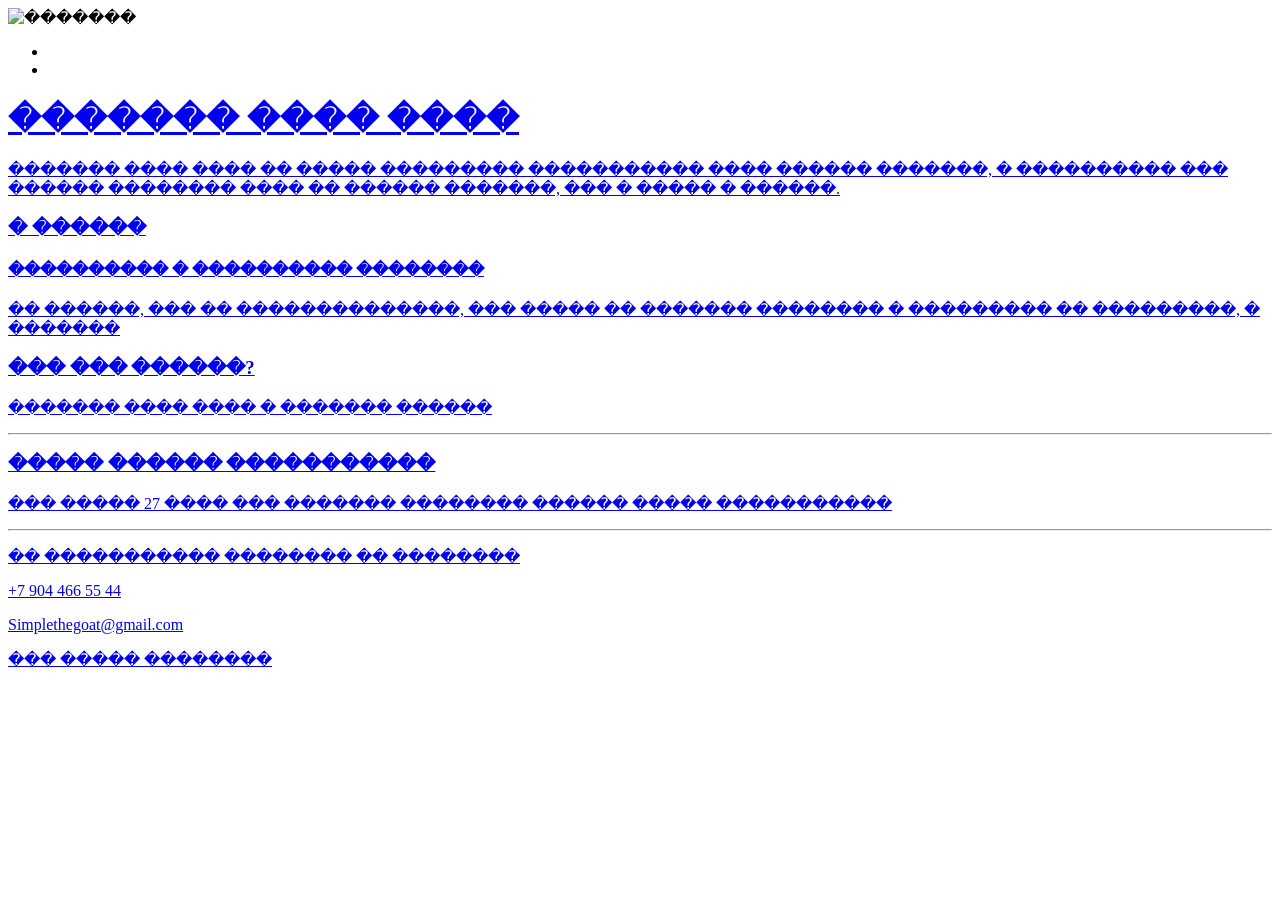
==== index.html @ c16fc28f "Add HTML layout for index and contacts pages" ====
<!DOCTYPE html>
<html lang="ru">
<head>
    <title>�� ����� ����</title>
<meta charset="utf-8">
</head>
<body>
    <header>
        <img src="https://encrypted-tbn0.gstatic.com/images?q=tbn:ANd9GcS3DsRTBTG8yNRj8Haf83a9raEzacL68Uqf4VBpUF6H9MnU3ocfkbxsO7pG-Bshkepm75MEAPwYnCQFU9SCiBYqDOG-lVnMMMmRlHdbcjId&s=10" alt="�������">
        <nav>
            <ul>
                <li><a href="index.html" alt="�������"</li>
                <li><a href="contacts.html" alt="��������"</li>
            </ul>
        </nav>
    </header>

    <main>
        <h1>������� ���� ����</h1>
        <p>������� ���� ���� �� ����� ��������� ����������� ���� ������ �������, � ���������� ��� ������ �������� ���� �� ������ �������, ��� � ����� � ������.</p>
        <h3>� ������</h3>
        <h4>���������� � ���������� ��������</h4>
        <p>�� ������, ��� �� ��������������, ��� ����� �� ������� �������� � ��������� �� ���������, � �������</p>
        <h3>��� ��� ������?</h3>
        <p>������� ���� ���� � ������� ������</p>
        <hr>
    </main>


    <footer>
        <h3>����� ������ �����������</h3>
        <p>��� ����� 27 ���� ��� ������� �������� ������ ����� �����������</p>
        <hr>
        <div>
            <p>�� ����������� �������� �� ��������</p>
            <p>+7 904 466 55 44</p>
            <p>Simplethegoat@gmail.com</p>
        </div>
        <p>��� ����� ��������</p>
    </footer>
</body>
</html>
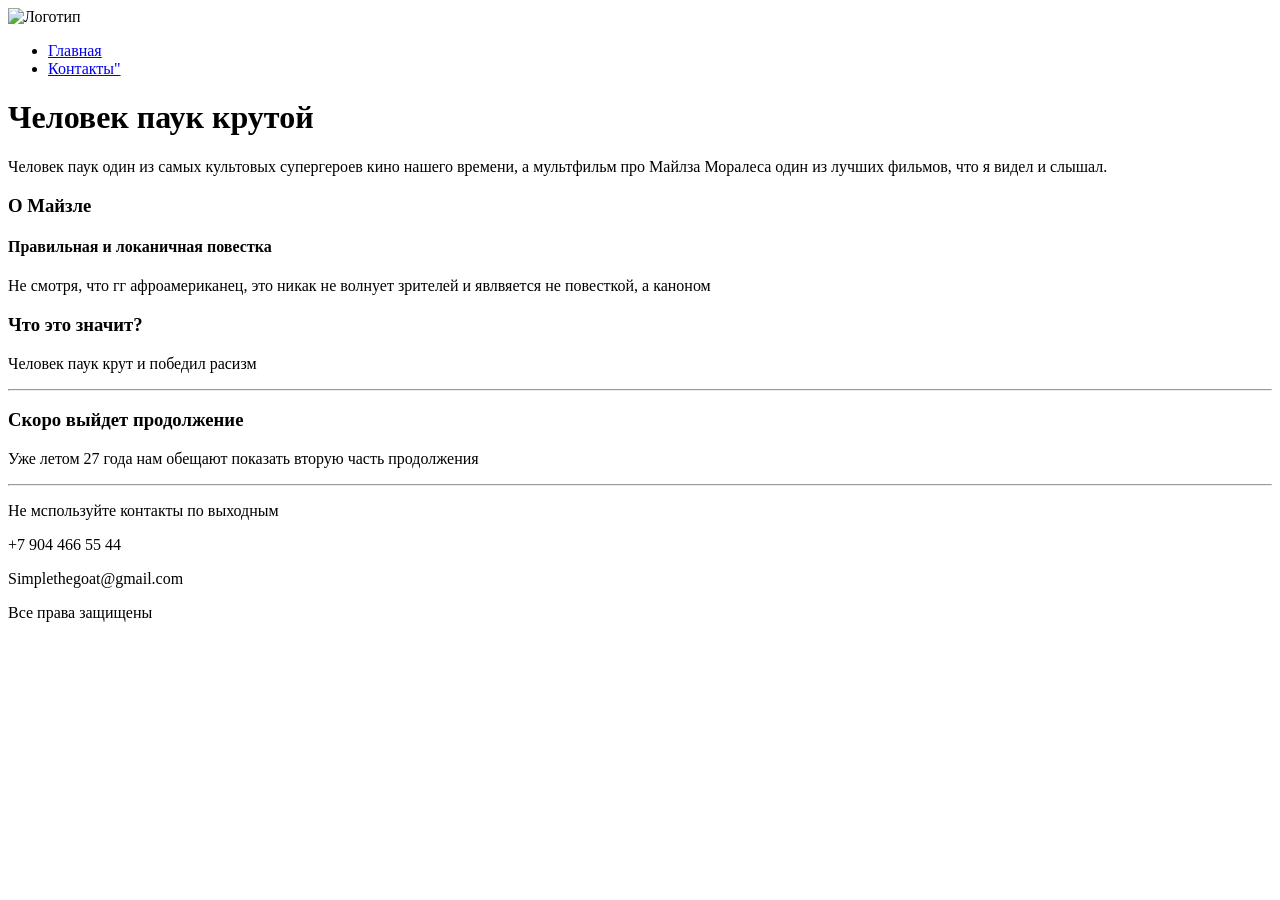
==== commit e4d318ce: "Update HTML files" ====
--- a/index.html
+++ b/index.html
@@ -1,42 +1,42 @@
-<!DOCTYPE html>
+﻿<!DOCTYPE html>
 <html lang="ru">
 <head>
-    <title>�� ����� ����</title>
+    <title>Не более трех</title>
 <meta charset="utf-8">
 </head>
 <body>
     <header>
-        <img src="https://encrypted-tbn0.gstatic.com/images?q=tbn:ANd9GcS3DsRTBTG8yNRj8Haf83a9raEzacL68Uqf4VBpUF6H9MnU3ocfkbxsO7pG-Bshkepm75MEAPwYnCQFU9SCiBYqDOG-lVnMMMmRlHdbcjId&s=10" alt="�������">
+        <img src="https://encrypted-tbn0.gstatic.com/images?q=tbn:ANd9GcS3DsRTBTG8yNRj8Haf83a9raEzacL68Uqf4VBpUF6H9MnU3ocfkbxsO7pG-Bshkepm75MEAPwYnCQFU9SCiBYqDOG-lVnMMMmRlHdbcjId&s=10" alt="Логотип">
         <nav>
             <ul>
-                <li><a href="index.html" alt="�������"</li>
-                <li><a href="contacts.html" alt="��������"</li>
+                <li><a href="index.html">Главная</a></li>
+                <li><a href="contacts.html">Контакты"</a></li>
             </ul>
         </nav>
     </header>
 
     <main>
-        <h1>������� ���� ����</h1>
-        <p>������� ���� ���� �� ����� ��������� ����������� ���� ������ �������, � ���������� ��� ������ �������� ���� �� ������ �������, ��� � ����� � ������.</p>
-        <h3>� ������</h3>
-        <h4>���������� � ���������� ��������</h4>
-        <p>�� ������, ��� �� ��������������, ��� ����� �� ������� �������� � ��������� �� ���������, � �������</p>
-        <h3>��� ��� ������?</h3>
-        <p>������� ���� ���� � ������� ������</p>
+        <h1>Человек паук крутой</h1>
+        <p>Человек паук один из самых культовых супергероев кино нашего времени, а мультфильм про Майлза Моралеса один из лучших фильмов, что я видел и слышал.</p>
+        <h3>О Майзле</h3>
+        <h4>Правильная и локаничная повестка</h4>
+        <p>Не смотря, что гг афроамериканец, это никак не волнует зрителей и явлвяется не повесткой, а каноном</p>
+        <h3>Что это значит?</h3>
+        <p>Человек паук крут и победил расизм</p>
         <hr>
     </main>
 
 
     <footer>
-        <h3>����� ������ �����������</h3>
-        <p>��� ����� 27 ���� ��� ������� �������� ������ ����� �����������</p>
+        <h3>Скоро выйдет продолжение</h3>
+        <p>Уже летом 27 года нам обещают показать вторую часть продолжения</p>
         <hr>
         <div>
-            <p>�� ����������� �������� �� ��������</p>
+            <p>Не мспользуйте контакты по выходным</p>
             <p>+7 904 466 55 44</p>
             <p>Simplethegoat@gmail.com</p>
         </div>
-        <p>��� ����� ��������</p>
+        <p>Все права защищены</p>
     </footer>
 </body>
 </html>
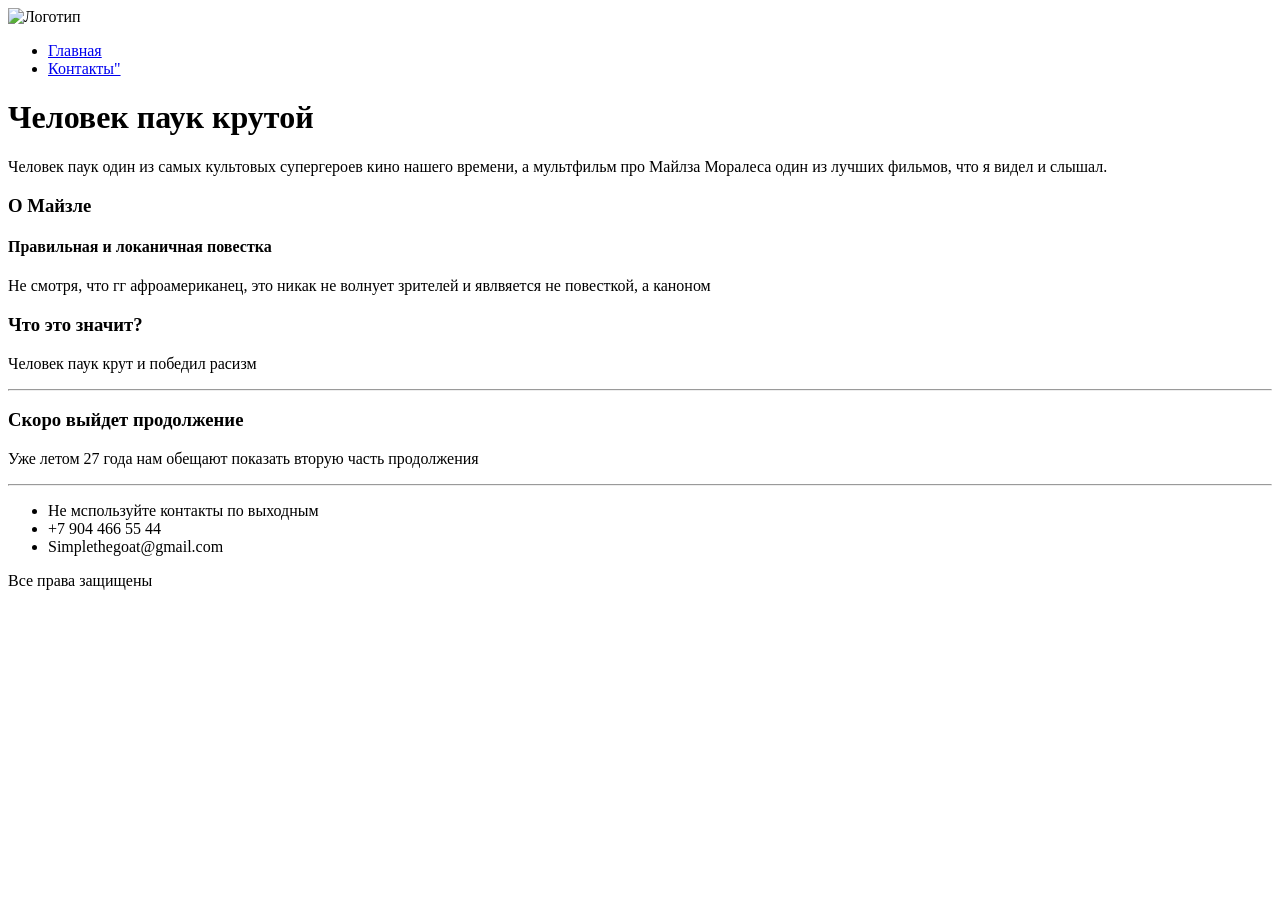
==== commit 28e2b05c: "fix dumb stuff" ====
--- a/index.html
+++ b/index.html
@@ -31,11 +31,11 @@
         <h3>Скоро выйдет продолжение</h3>
         <p>Уже летом 27 года нам обещают показать вторую часть продолжения</p>
         <hr>
-        <div>
-            <p>Не мспользуйте контакты по выходным</p>
-            <p>+7 904 466 55 44</p>
-            <p>Simplethegoat@gmail.com</p>
-        </div>
+        <ul>
+            <li>Не мспользуйте контакты по выходным</li>
+            <li>+7 904 466 55 44</li>
+            <li>Simplethegoat@gmail.com</li>
+        </ul>
         <p>Все права защищены</p>
     </footer>
 </body>
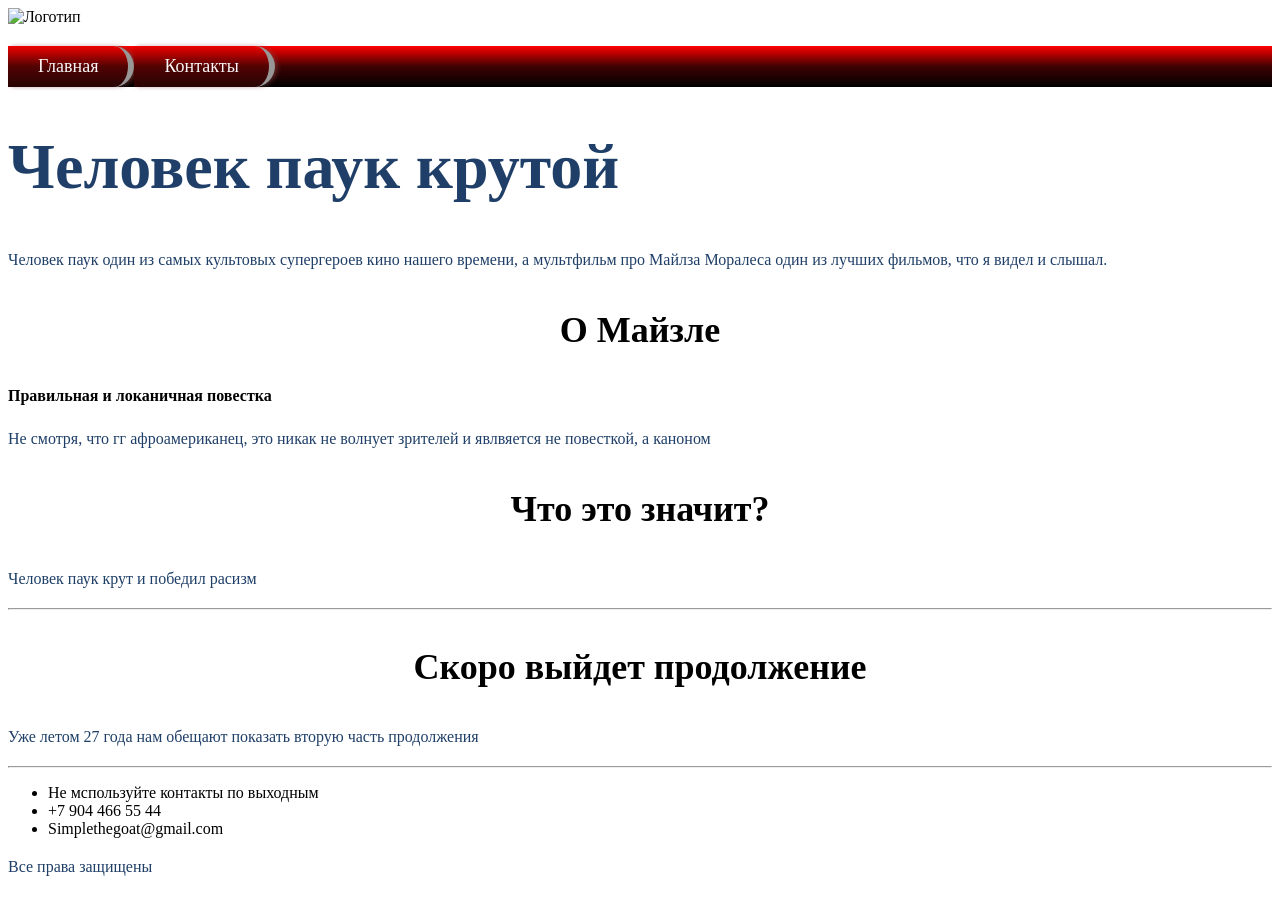
==== commit db51f76e: "lab nomer 2" ====
--- a/index.html
+++ b/index.html
@@ -1,42 +1,43 @@
 ﻿<!DOCTYPE html>
 <html lang="ru">
 <head>
-    <title>Не более трех</title>
+    <title>New tab</title>
+    <link rel="stylesheet" href="src/assets/styles/style.css">
 <meta charset="utf-8">
 </head>
 <body>
     <header>
         <img src="https://encrypted-tbn0.gstatic.com/images?q=tbn:ANd9GcS3DsRTBTG8yNRj8Haf83a9raEzacL68Uqf4VBpUF6H9MnU3ocfkbxsO7pG-Bshkepm75MEAPwYnCQFU9SCiBYqDOG-lVnMMMmRlHdbcjId&s=10" alt="Логотип">
         <nav>
-            <ul>
-                <li><a href="index.html">Главная</a></li>
-                <li><a href="contacts.html">Контакты"</a></li>
+            <ul class="breadcrumbs">
+                <li class="breadcrumbs-item"><a href="index.html">Главная</a></li>
+                <li class="breadcrumbs-item"><a href="contacts.html">Контакты</a></li>
             </ul>
         </nav>
     </header>
 
     <main>
-        <h1>Человек паук крутой</h1>
-        <p>Человек паук один из самых культовых супергероев кино нашего времени, а мультфильм про Майлза Моралеса один из лучших фильмов, что я видел и слышал.</p>
-        <h3>О Майзле</h3>
+        <h1 class="heading-h1">Человек паук крутой</h1>
+        <p class="text">Человек паук один из самых культовых супергероев кино нашего времени, а мультфильм про Майлза Моралеса один из лучших фильмов, что я видел и слышал.</p>
+        <h3 class="heading-h3">О Майзле</h3>
         <h4>Правильная и локаничная повестка</h4>
-        <p>Не смотря, что гг афроамериканец, это никак не волнует зрителей и явлвяется не повесткой, а каноном</p>
-        <h3>Что это значит?</h3>
-        <p>Человек паук крут и победил расизм</p>
+        <p class="text">Не смотря, что гг афроамериканец, это никак не волнует зрителей и явлвяется не повесткой, а каноном</p>
+        <h3 class="heading-h3">Что это значит?</h3>
+        <p class="text">Человек паук крут и победил расизм</p>
         <hr>
     </main>
 
 
     <footer>
-        <h3>Скоро выйдет продолжение</h3>
-        <p>Уже летом 27 года нам обещают показать вторую часть продолжения</p>
+        <h3 class="heading-h3">Скоро выйдет продолжение</h3>
+        <p class="text">Уже летом 27 года нам обещают показать вторую часть продолжения</p>
         <hr>
         <ul>
             <li>Не мспользуйте контакты по выходным</li>
             <li>+7 904 466 55 44</li>
             <li>Simplethegoat@gmail.com</li>
         </ul>
-        <p>Все права защищены</p>
+        <p class="text">Все права защищены</p>
     </footer>
 </body>
 </html>
--- a/src/assets/styles/style.css
+++ b/src/assets/styles/style.css
@@ -0,0 +1,91 @@
+@import "./global.css";
+@import "./fonts.css";
+@import "./utils.css";
+
+.test {
+    color: yellow !important;
+}
+
+.test {
+    color: red !important;
+}
+
+.text { 
+    font: 16px;
+    line-height: 26px;
+    color: #1F3F68;
+}
+
+.heading-h1 {
+    font-size: 64px;
+    color: #1F3F68;
+}
+
+.heading-h2 {
+    font-weight: 500;
+    font-size: 44px;
+    text-align: center;
+}
+
+.heading-h3 {
+    font-size: 36px;
+    text-align: center;
+}
+
+.heading-h4 {
+    font-size: 20px;
+    line-height: 30px;
+    color: #1F3F68;
+}
+
+.input-field {
+    border: 1px solid #356EAD;
+    box-sizing: border-box;
+    border-radius: 10px;
+    opacity: 0.4;
+}
+
+.submit-btn {
+    background: linear-gradient(90deg, #ff000d 0%, #c75753 100%);
+    box-shadow: 5px 20px 50px rgba(177, 16, 91, 0.2);
+    border: none;
+    border-radius: 16px;
+    padding: 16px 48px;
+    font-weight: 700;
+    font-size: 16px;
+    line-height: 26px;
+    letter-spacing: 1px;
+    text-align: center;
+    color: #FFFFFF;
+    text-transform: uppercase;
+    cursor: pointer;
+}
+
+.contact-form {
+    background-image: url("https://99px.ru/sstorage/53/2026/03/tmb_376421_155137.jpg");
+    background-size: cover;
+    background-position: center;
+    padding: 20px;
+    border-radius: 10px;
+}
+
+.breadcrumbs {
+    list-style: none;
+    margin: 20px 0;
+    padding: 0;
+    display: flex;
+    background: linear-gradient(to bottom, #ff0000 0%, #3f0202 50%, #000000 100%);
+    max-width: 4000px;
+}
+
+.breadcrumbs-item a {
+    display: block;
+    padding: 10px 30px;
+    color: #f8f6f6;
+    text-decoration: none;
+    font-size: 18px;
+    background: linear-gradient(to bottom, #f00000 0%, #520303 50%, #270303 100%);
+    border-radius: 0 25px 25px 0;
+    border-right: 6px solid rgb(153, 150, 150);
+    box-shadow: 3px 0 4px rgba(139, 69, 69, 0.45);
+}
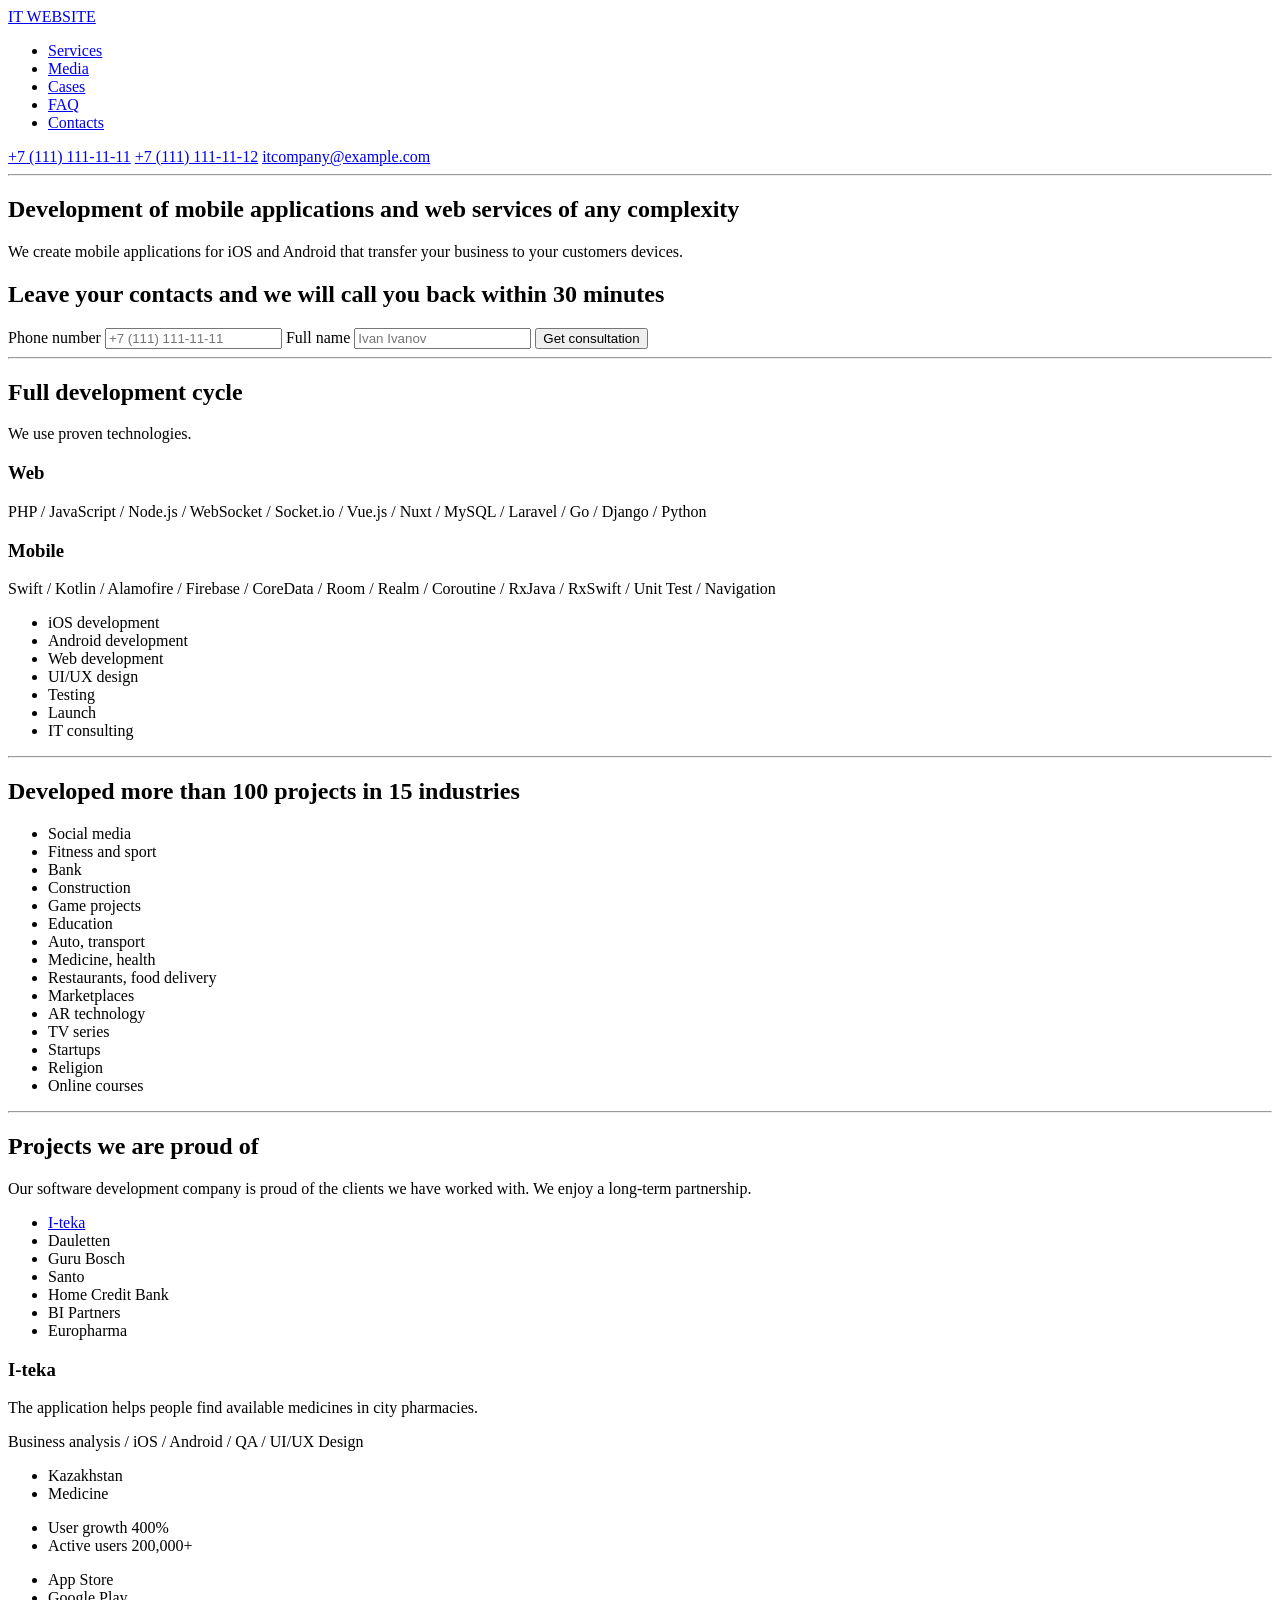
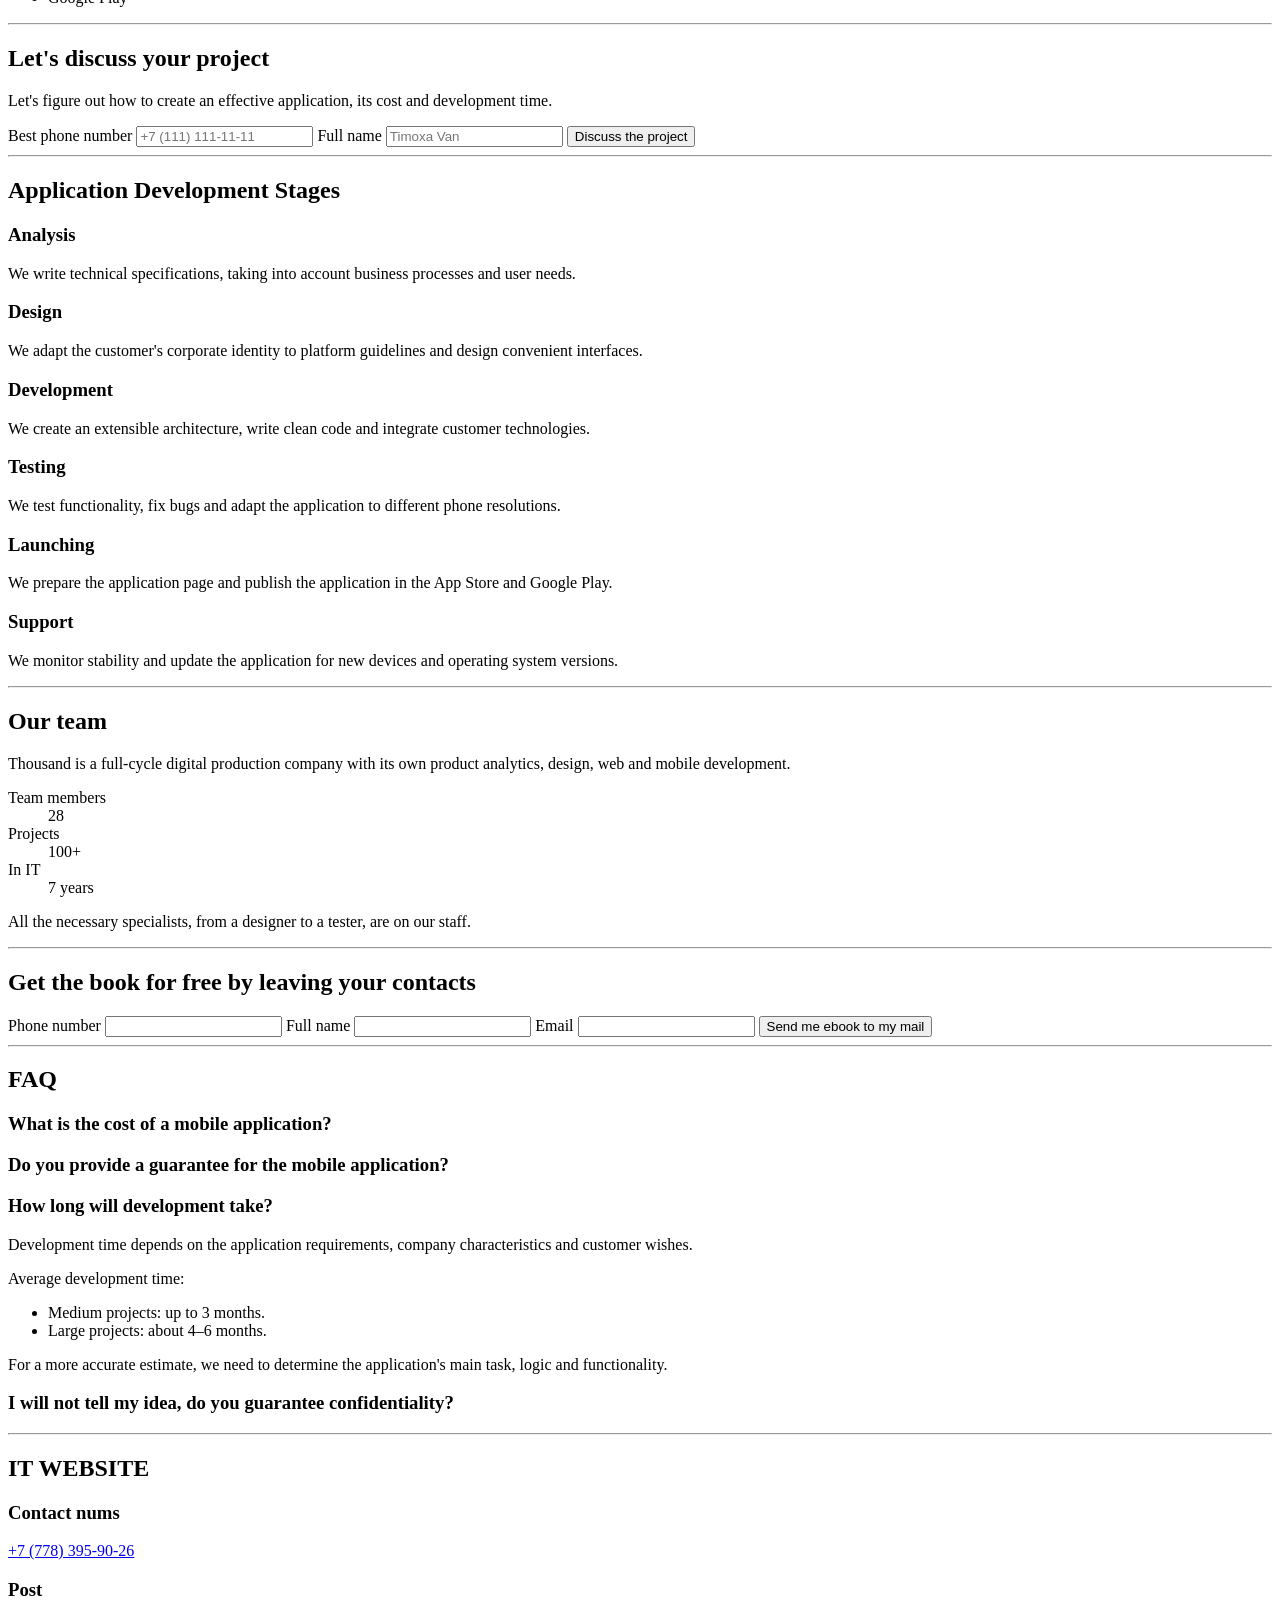
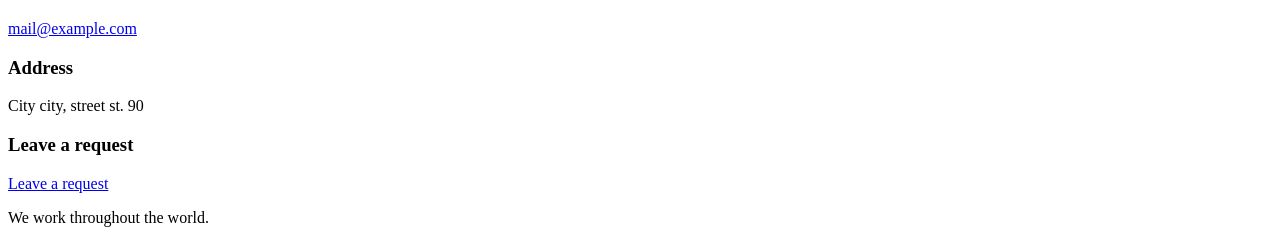
==== commit 0aff8c05: "lesson3" ====
--- a/index.html
+++ b/index.html
@@ -1,43 +1,282 @@
-﻿<!DOCTYPE html>
-<html lang="ru">
+﻿
+<!DOCTYPE html>
+<html lang="en">
 <head>
-    <title>New tab</title>
-    <link rel="stylesheet" href="src/assets/styles/style.css">
-<meta charset="utf-8">
+    <meta charset="UTF-8">
+    <meta name="viewport" content="width=device-width, initial-scale=1.0">
+    <title>IT Website</title>
 </head>
 <body>
-    <header>
-        <img src="https://encrypted-tbn0.gstatic.com/images?q=tbn:ANd9GcS3DsRTBTG8yNRj8Haf83a9raEzacL68Uqf4VBpUF6H9MnU3ocfkbxsO7pG-Bshkepm75MEAPwYnCQFU9SCiBYqDOG-lVnMMMmRlHdbcjId&s=10" alt="Логотип">
-        <nav>
-            <ul class="breadcrumbs">
-                <li class="breadcrumbs-item"><a href="index.html">Главная</a></li>
-                <li class="breadcrumbs-item"><a href="contacts.html">Контакты</a></li>
+    <header class="site-header">
+        <a class="site-logo" href="index.html">IT WEBSITE</a>
+        <nav class="main-navigation">
+            <ul class="navigation-list">
+                <li><a href="#services">Services</a></li>
+                <li><a href="#team">Media</a></li>
+                <li><a href="#projects">Cases</a></li>
+                <li><a href="#faq">FAQ</a></li>
+                <li><a href="#contacts">Contacts</a></li>
             </ul>
         </nav>
+        <div class="header-contacts">
+            <a href="tel:+71111111111">+7 (111) 111-11-11</a>
+            <a href="tel:+71111111112">+7 (111) 111-11-12</a>
+            <a href="mailto:itcompany@example.com">itcompany@example.com</a>
+        </div>
     </header>
 
-    <main>
-        <h1 class="heading-h1">Человек паук крутой</h1>
-        <p class="text">Человек паук один из самых культовых супергероев кино нашего времени, а мультфильм про Майлза Моралеса один из лучших фильмов, что я видел и слышал.</p>
-        <h3 class="heading-h3">О Майзле</h3>
-        <h4>Правильная и локаничная повестка</h4>
-        <p class="text">Не смотря, что гг афроамериканец, это никак не волнует зрителей и явлвяется не повесткой, а каноном</p>
-        <h3 class="heading-h3">Что это значит?</h3>
-        <p class="text">Человек паук крут и победил расизм</p>
-        <hr>
+    <hr>
+
+    <main class="main-content">
+
+        <div class="hero">
+            <section class="hero-content">
+                <div class="hero-description">
+                    <h1>Development of mobile applications and web services of any complexity</h1>
+                    <p>We create mobile applications for iOS and Android that transfer your business to your customers devices.</p>
+                </div>
+                <div class="consultation">
+                    <h2>Leave your contacts and we will call you back within 30 minutes</h2>
+                    <form class="consultation-form">
+
+                        <label for="phone">Phone number</label>
+                        <input type="tel" name="phone" placeholder="+7 (111) 111-11-11">
+                        
+                        <label for="name">Full name</label>
+                        <input type="text" name="fullname" placeholder="Ivan Ivanov">
+                        
+                        <button type="submit">Get consultation</button>
+                    </form>
+                </div>
+            </section>
+        </div>
+
+        <hr>
+
+
+        <section class="services" id="services">
+            <div class="services-description">
+                <h2>Full development cycle</h2>
+                <p>We use proven technologies.</p>
+                <h3>Web</h3>
+                <p>PHP / JavaScript / Node.js / WebSocket / Socket.io / Vue.js / Nuxt / MySQL / Laravel / Go / Django / Python</p>
+                <h3>Mobile</h3>
+                <p>Swift / Kotlin / Alamofire / Firebase / CoreData / Room / Realm / Coroutine / RxJava / RxSwift / Unit Test / Navigation</p>
+            </div>
+            <ul class="services-list">
+                <li class="service-item">iOS development</li>
+                <li class="service-item">Android development</li>
+                <li class="service-item">Web development</li>
+                <li class="service-item">UI/UX design</li>
+                <li class="service-item">Testing</li>
+                <li class="service-item">Launch</li>
+                <li class="service-item">IT consulting</li>
+            </ul>
+        </section>
+
+        <hr>
+
+
+        <section class="industries">
+            <h2>Developed more than 100 projects in 15 industries</h2>
+            <ul class="industries-list">
+                <li class="industry-item">Social media</li>
+                <li class="industry-item">Fitness and sport</li>
+                <li class="industry-item">Bank</li>
+                <li class="industry-item">Construction</li>
+                <li class="industry-item">Game projects</li>
+                <li class="industry-item">Education</li>
+                <li class="industry-item">Auto, transport</li>
+                <li class="industry-item">Medicine, health</li>
+                <li class="industry-item">Restaurants, food delivery</li>
+                <li class="industry-item">Marketplaces</li>
+                <li class="industry-item">AR technology</li>
+                <li class="industry-item">TV series</li>
+                <li class="industry-item">Startups</li>
+                <li class="industry-item">Religion</li>
+                <li class="industry-item">Online courses</li>
+            </ul>
+        </section>
+
+        <hr>
+
+
+        <section class="projects" id="projects">
+            <h2>Projects we are proud of</h2>
+            <p>Our software development company is proud of the clients we have worked with. We enjoy a long-term partnership.</p>
+            <nav class="projects-navigation">
+                <ul class="projects-list">
+                    <li class="project-item"><a href="#iteka">I-teka</a></li>
+                    <li class="project-item">Dauletten</li>
+                    <li class="project-item">Guru Bosch</li>
+                    <li class="project-item">Santo</li>
+                    <li class="project-item">Home Credit Bank</li>
+                    <li class="project-item">BI Partners</li>
+                    <li class="project-item">Europharma</li>
+                </ul>
+            </nav>
+            <article class="project" id="iteka">
+                <div class="project-description">
+                    <h3>I-teka</h3>
+                    <p>The application helps people find available medicines in city pharmacies.</p>
+                    <p>Business analysis / iOS / Android / QA / UI/UX Design</p>
+                    <ul class="project-details">
+                        <li>Kazakhstan</li>
+                        <li>Medicine</li>
+                    </ul>
+                    <ul class="project-statistics">
+                        <li>User growth 400%</li>
+                        <li>Active users 200,000+</li>
+                    </ul>
+                    <ul class="project-stores">
+                        <li>App Store</li>
+                        <li>Google Play</li>
+                    </ul>
+                </div>
+            </article>
+        </section>
+
+        <hr>
+
+        <section class="project-discussion" id="project-discussion">
+            <div class="discussion-description">
+                <h2>Let's discuss your project</h2>
+                <p>
+                    Let's figure out how to create an effective application, 
+                    its cost and development time.
+                </p>
+            </div>
+            <form class="discussion-form">
+                <label for="discussion-phone">Best phone number</label>
+                <input type="tel" id="discussion-phone" name="phone" placeholder="+7 (111) 111-11-11">
+                
+                <label for="discussion-name">Full name</label>
+                <input type="text" id="discussion-name" name="fullname" placeholder="Timoxa Van">
+                
+                <button type="submit">Discuss the project</button>
+            </form>
+        </section>
+
+        <hr>
+
+        <section class="development-stages">
+            <h2>Application Development Stages</h2>
+            <div class="stages-list">
+                <article class="stage-card">
+                    <h3>Analysis</h3>
+                    <p>We write technical specifications, taking into account business processes and user needs.</p>
+                </article>
+                <article class="stage-card">
+                    <h3>Design</h3>
+                    <p>We adapt the customer's corporate identity to platform guidelines and design convenient interfaces.</p>
+                </article>
+                <article class="stage-card">
+                    <h3>Development</h3>
+                    <p>We create an extensible architecture, write clean code and integrate customer technologies.</p>
+                </article>
+                <article class="stage-card">
+                    <h3>Testing</h3>
+                    <p>We test functionality, fix bugs and adapt the application to different phone resolutions.</p>
+                </article>
+                <article class="stage-card">
+                    <h3>Launching</h3>
+                    <p>We prepare the application page and publish the application in the App Store and Google Play.</p>
+                </article>
+                <article class="stage-card">
+                    <h3>Support</h3>
+                    <p>We monitor stability and update the application for new devices and operating system versions.</p>
+                </article>
+            </div>
+        </section>
+
+        <hr>
+
+        <!-- Команда: описание и фото. -->
+        <section class="team">
+            <div class="team-description">
+                <h2>Our team</h2>
+                <p>Thousand is a full-cycle digital production company with its own product analytics, design, web and mobile development.</p>
+                <dl class="team-statistics">
+                    <dt>Team members</dt>
+                    <dd>28</dd>
+                    <dt>Projects</dt>
+                    <dd>100+</dd>
+                    <dt>In IT</dt>
+                    <dd>7 years</dd>
+                </dl>
+                <p>All the necessary specialists, from a designer to a tester, are on our staff.</p>
+            </div>
+        </section>
+
+        <hr>
+
+        <!-- Книга: заголовок, форма и обложка. -->
+        <section class="free-book">
+            <h2>Get the book for free by leaving your contacts</h2>
+            <form class="book-form">
+                <label for="book-phone">Phone number</label>
+                <input type="tel" id="book-phone" name="phone">
+                <label for="book-name">Full name</label>
+                <input type="text" id="book-name" name="fullname">
+                <label for="book-email">Email</label>
+                <input type="email" id="book-email" name="email">
+                <button type="submit">Send me ebook to my mail</button>
+            </form>
+        </section>
+
+        <hr>
+
+        <!-- FAQ: общий контейнер и отдельные вопросы. -->
+        <section class="faq" id="faq">
+            <h2>FAQ</h2>
+            <div class="faq-list">
+                <div class="faq-item">
+                    <h3>What is the cost of a mobile application?</h3>
+                </div>
+                <div class="faq-item">
+                    <h3>Do you provide a guarantee for the mobile application?</h3>
+                </div>
+                <div class="faq-item">
+                    <h3>How long will development take?</h3>
+                    <p>Development time depends on the application requirements, company characteristics and customer wishes.</p>
+                    <p>Average development time:</p>
+                    <ul class="development-time-list">
+                        <li>Medium projects: up to 3 months.</li>
+                        <li>Large projects: about 4–6 months.</li>
+                    </ul>
+                    <p>For a more accurate estimate, we need to determine the application's main task, logic and functionality.</p>
+                </div>
+                <div class="faq-item">
+                    <h3>I will not tell my idea, do you guarantee confidentiality?</h3>
+                </div>
+            </div>
+        </section>
     </main>
 
-
-    <footer>
-        <h3 class="heading-h3">Скоро выйдет продолжение</h3>
-        <p class="text">Уже летом 27 года нам обещают показать вторую часть продолжения</p>
-        <hr>
-        <ul>
-            <li>Не мспользуйте контакты по выходным</li>
-            <li>+7 904 466 55 44</li>
-            <li>Simplethegoat@gmail.com</li>
-        </ul>
-        <p class="text">Все права защищены</p>
+    <hr>
+
+
+    <footer class="site-footer" id="contacts">
+        <h2>IT WEBSITE</h2>
+        <div class="footer-contacts">
+            <div class="footer-contact">
+                <h3>Contact nums</h3>
+                <a href="tel:+77783959026">+7 (778) 395-90-26</a>
+            </div>
+            <div class="footer-contact">
+                <h3>Post</h3>
+                <a href="mailto:mail@example.com">mail@example.com</a>
+            </div>
+            <div class="footer-contact">
+                <h3>Address</h3>
+                <p>City city, street st. 90</p>
+            </div>
+            <div class="footer-contact">
+                <h3>Leave a request</h3>
+                <a href="#project-discussion">Leave a request</a>
+            </div>
+        </div>
+        <p>We work throughout the world.</p>
     </footer>
 </body>
-</html>+</html>
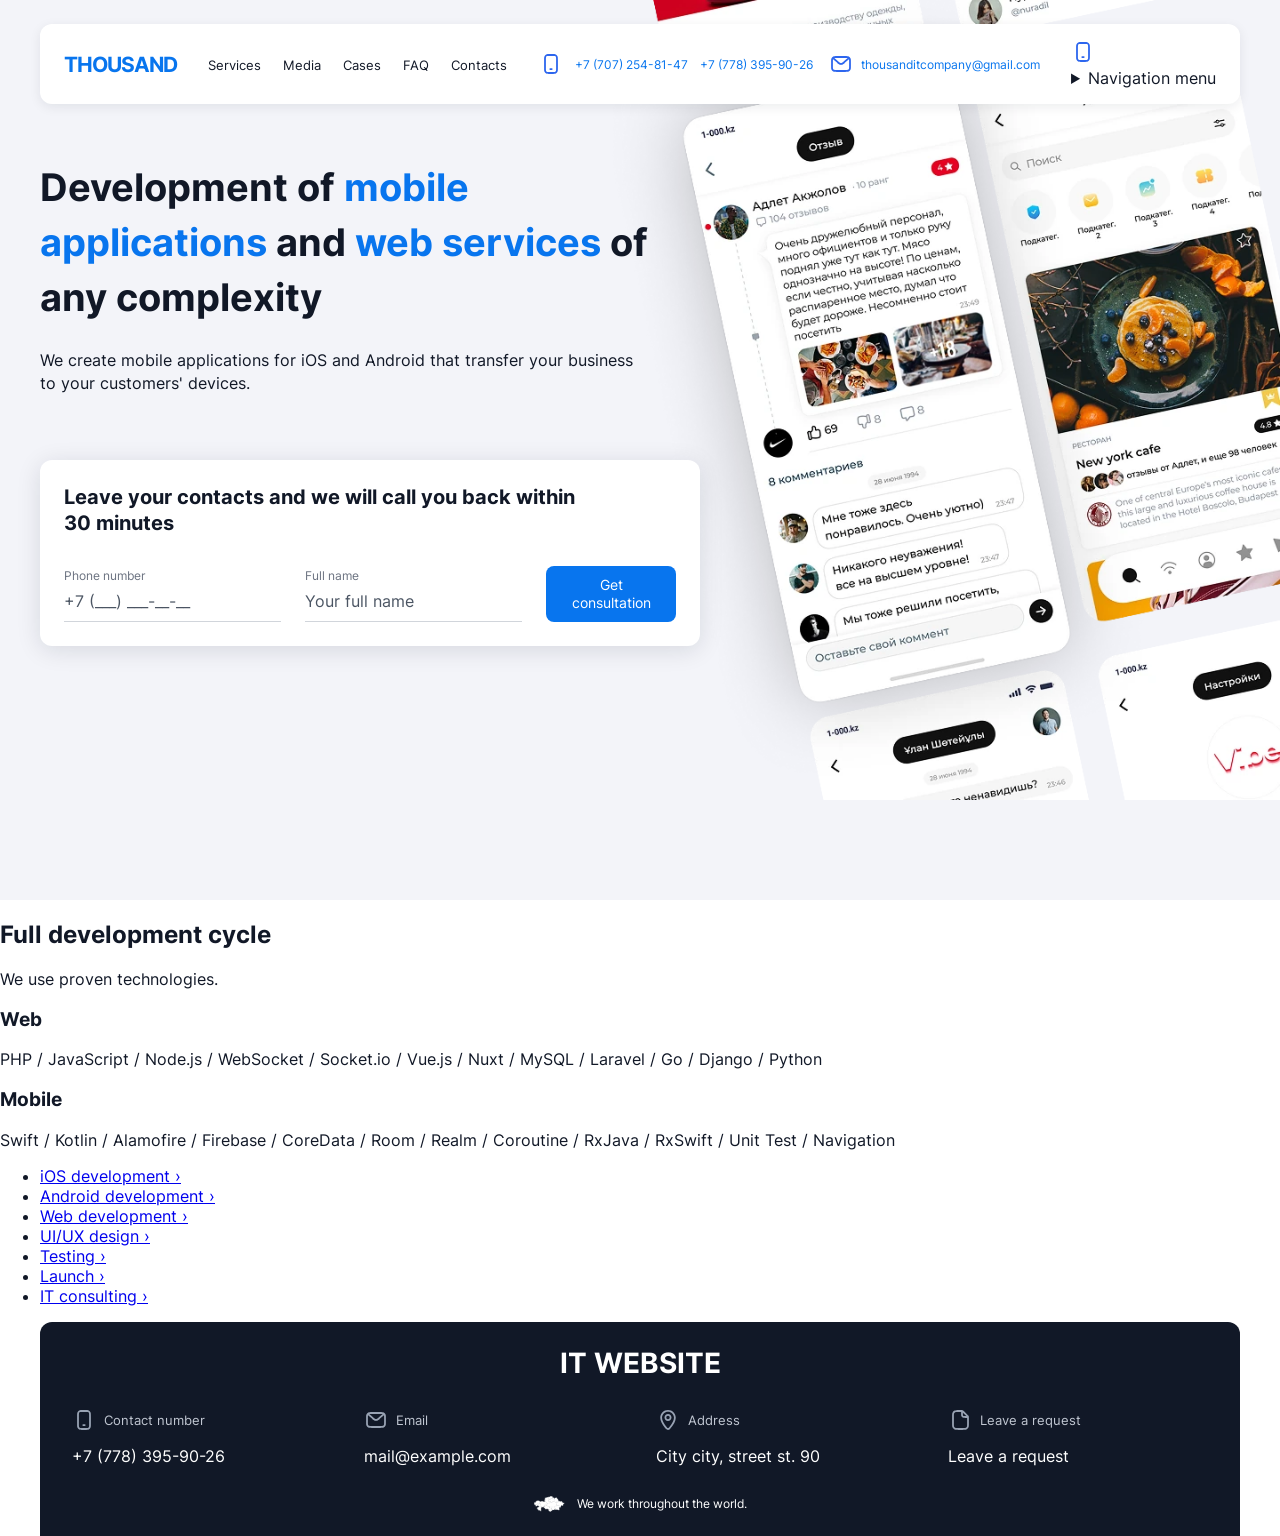
==== commit e011bfc2: "lesson4" ====
--- a/index.html
+++ b/index.html
@@ -1,282 +1,143 @@
-﻿
 <!DOCTYPE html>
 <html lang="en">
 <head>
     <meta charset="UTF-8">
     <meta name="viewport" content="width=device-width, initial-scale=1.0">
     <title>IT Website</title>
+    <link rel="stylesheet" href="style.css">
 </head>
 <body>
     <header class="site-header">
-        <a class="site-logo" href="index.html">IT WEBSITE</a>
-        <nav class="main-navigation">
+        <a class="site-logo" href="index.html">THOUSAND</a>
+
+        <nav class="main-navigation" aria-label="Main navigation">
             <ul class="navigation-list">
                 <li><a href="#services">Services</a></li>
-                <li><a href="#team">Media</a></li>
-                <li><a href="#projects">Cases</a></li>
-                <li><a href="#faq">FAQ</a></li>
+                <li><a href="#">Media</a></li>
+                <li><a href="#">Cases</a></li>
+                <li><a href="#">FAQ</a></li>
                 <li><a href="#contacts">Contacts</a></li>
             </ul>
         </nav>
+
         <div class="header-contacts">
-            <a href="tel:+71111111111">+7 (111) 111-11-11</a>
-            <a href="tel:+71111111112">+7 (111) 111-11-12</a>
-            <a href="mailto:itcompany@example.com">itcompany@example.com</a>
+            <div class="header-phones">
+                <img src="src/icon-phone.svg" alt="" width="24" height="24">
+                <a href="tel:+77072548147">+7 (707) 254-81-47</a>
+                <a href="tel:+77783959026">+7 (778) 395-90-26</a>
+            </div>
+            <a href="mailto:thousanditcompany@gmail.com">
+                <img src="src/icon-mail.svg" alt="" width="24" height="24">
+                thousanditcompany@gmail.com
+            </a>
+        </div>
+
+        <!-- На узком экране меню открывается стандартным элементом details. -->
+        <div class="header-actions">
+            <a class="header-call" href="tel:+77072548147" aria-label="Call us">
+                <img src="src/icon-phone.svg" alt="" width="24" height="24">
+            </a>
+            <details class="mobile-menu">
+                <summary>
+                    <span class="menu-icon" aria-hidden="true"></span>
+                    <span class="visually-hidden">Navigation menu</span>
+                </summary>
+                <nav class="mobile-navigation" aria-label="Mobile navigation">
+                    <ul>
+                        <li><a href="#services">Services</a></li>
+                        <li><a href="#">Media</a></li>
+                        <li><a href="#">Cases</a></li>
+                        <li><a href="#">FAQ</a></li>
+                        <li><a href="#contacts">Contacts</a></li>
+                    </ul>
+                    <a href="tel:+77072548147">+7 (707) 254-81-47</a>
+                    <a href="mailto:thousanditcompany@gmail.com">thousanditcompany@gmail.com</a>
+                </nav>
+            </details>
         </div>
     </header>
 
-    <hr>
+    <main class="main-content">
+        <!-- Первый экран. -->
+        <section class="hero">
+            <div class="hero-inner">
+                <div class="hero-content">
+                    <div class="hero-description">
+                        <h1>Development of <span class="accent">mobile applications</span> and <span class="accent">web services</span> of any complexity</h1>
+                        <p>We create mobile applications for iOS and Android that transfer your business to your customers' devices.</p>
+                    </div>
 
-    <main class="main-content">
+                    <div class="consultation" id="consultation">
+                        <h2>Leave your contacts and we will call you back within 30 minutes</h2>
+                        <form class="consultation-form">
+                            <div class="form-field">
+                                <label for="consultation-phone">Phone number</label>
+                                <input type="tel" id="consultation-phone" name="phone" placeholder="+7 (___) ___-__-__" autocomplete="tel">
+                            </div>
+                            <div class="form-field">
+                                <label for="consultation-name">Full name</label>
+                                <input type="text" id="consultation-name" name="fullname" placeholder="Your full name" autocomplete="name">
+                            </div>
+                            <button type="submit">Get consultation</button>
+                        </form>
+                    </div>
+                </div>
+            </div>
 
-        <div class="hero">
-            <section class="hero-content">
-                <div class="hero-description">
-                    <h1>Development of mobile applications and web services of any complexity</h1>
-                    <p>We create mobile applications for iOS and Android that transfer your business to your customers devices.</p>
-                </div>
-                <div class="consultation">
-                    <h2>Leave your contacts and we will call you back within 30 minutes</h2>
-                    <form class="consultation-form">
+            <!-- Браузер выбирает подходящую картинку по ширине окна. -->
+            <picture class="hero-visual">
+                <source media="(max-width: 575px)" srcset="src/hero-mobile.webp">
+                <source media="(max-width: 1199px)" srcset="src/hero-tablet.webp">
+                <img class="hero-image" src="src/hero-desktop.webp" alt="Examples of mobile application screens" width="812" height="900">
+            </picture>
+        </section>
 
-                        <label for="phone">Phone number</label>
-                        <input type="tel" name="phone" placeholder="+7 (111) 111-11-11">
-                        
-                        <label for="name">Full name</label>
-                        <input type="text" name="fullname" placeholder="Ivan Ivanov">
-                        
-                        <button type="submit">Get consultation</button>
-                    </form>
-                </div>
-            </section>
-        </div>
-
-        <hr>
-
-
+        <!-- Второй экран. -->
         <section class="services" id="services">
             <div class="services-description">
                 <h2>Full development cycle</h2>
                 <p>We use proven technologies.</p>
                 <h3>Web</h3>
-                <p>PHP / JavaScript / Node.js / WebSocket / Socket.io / Vue.js / Nuxt / MySQL / Laravel / Go / Django / Python</p>
+                <p class="technology-list">PHP / JavaScript / Node.js / WebSocket / Socket.io / Vue.js / Nuxt / MySQL / Laravel / Go / Django / Python</p>
                 <h3>Mobile</h3>
-                <p>Swift / Kotlin / Alamofire / Firebase / CoreData / Room / Realm / Coroutine / RxJava / RxSwift / Unit Test / Navigation</p>
+                <p class="technology-list">Swift / Kotlin / Alamofire / Firebase / CoreData / Room / Realm / Coroutine / RxJava / RxSwift / Unit Test / Navigation</p>
             </div>
-            <ul class="services-list">
-                <li class="service-item">iOS development</li>
-                <li class="service-item">Android development</li>
-                <li class="service-item">Web development</li>
-                <li class="service-item">UI/UX design</li>
-                <li class="service-item">Testing</li>
-                <li class="service-item">Launch</li>
-                <li class="service-item">IT consulting</li>
-            </ul>
-        </section>
 
-        <hr>
-
-
-        <section class="industries">
-            <h2>Developed more than 100 projects in 15 industries</h2>
-            <ul class="industries-list">
-                <li class="industry-item">Social media</li>
-                <li class="industry-item">Fitness and sport</li>
-                <li class="industry-item">Bank</li>
-                <li class="industry-item">Construction</li>
-                <li class="industry-item">Game projects</li>
-                <li class="industry-item">Education</li>
-                <li class="industry-item">Auto, transport</li>
-                <li class="industry-item">Medicine, health</li>
-                <li class="industry-item">Restaurants, food delivery</li>
-                <li class="industry-item">Marketplaces</li>
-                <li class="industry-item">AR technology</li>
-                <li class="industry-item">TV series</li>
-                <li class="industry-item">Startups</li>
-                <li class="industry-item">Religion</li>
-                <li class="industry-item">Online courses</li>
-            </ul>
-        </section>
-
-        <hr>
-
-
-        <section class="projects" id="projects">
-            <h2>Projects we are proud of</h2>
-            <p>Our software development company is proud of the clients we have worked with. We enjoy a long-term partnership.</p>
-            <nav class="projects-navigation">
-                <ul class="projects-list">
-                    <li class="project-item"><a href="#iteka">I-teka</a></li>
-                    <li class="project-item">Dauletten</li>
-                    <li class="project-item">Guru Bosch</li>
-                    <li class="project-item">Santo</li>
-                    <li class="project-item">Home Credit Bank</li>
-                    <li class="project-item">BI Partners</li>
-                    <li class="project-item">Europharma</li>
+            <nav class="services-navigation" aria-label="Development services">
+                <ul class="services-list">
+                    <li><a href="#consultation">iOS development <span aria-hidden="true">›</span></a></li>
+                    <li><a href="#consultation">Android development <span aria-hidden="true">›</span></a></li>
+                    <li><a href="#consultation">Web development <span aria-hidden="true">›</span></a></li>
+                    <li><a href="#consultation">UI/UX design <span aria-hidden="true">›</span></a></li>
+                    <li><a href="#consultation">Testing <span aria-hidden="true">›</span></a></li>
+                    <li><a href="#consultation">Launch <span aria-hidden="true">›</span></a></li>
+                    <li><a href="#consultation">IT consulting <span aria-hidden="true">›</span></a></li>
                 </ul>
             </nav>
-            <article class="project" id="iteka">
-                <div class="project-description">
-                    <h3>I-teka</h3>
-                    <p>The application helps people find available medicines in city pharmacies.</p>
-                    <p>Business analysis / iOS / Android / QA / UI/UX Design</p>
-                    <ul class="project-details">
-                        <li>Kazakhstan</li>
-                        <li>Medicine</li>
-                    </ul>
-                    <ul class="project-statistics">
-                        <li>User growth 400%</li>
-                        <li>Active users 200,000+</li>
-                    </ul>
-                    <ul class="project-stores">
-                        <li>App Store</li>
-                        <li>Google Play</li>
-                    </ul>
-                </div>
-            </article>
-        </section>
-
-        <hr>
-
-        <section class="project-discussion" id="project-discussion">
-            <div class="discussion-description">
-                <h2>Let's discuss your project</h2>
-                <p>
-                    Let's figure out how to create an effective application, 
-                    its cost and development time.
-                </p>
-            </div>
-            <form class="discussion-form">
-                <label for="discussion-phone">Best phone number</label>
-                <input type="tel" id="discussion-phone" name="phone" placeholder="+7 (111) 111-11-11">
-                
-                <label for="discussion-name">Full name</label>
-                <input type="text" id="discussion-name" name="fullname" placeholder="Timoxa Van">
-                
-                <button type="submit">Discuss the project</button>
-            </form>
-        </section>
-
-        <hr>
-
-        <section class="development-stages">
-            <h2>Application Development Stages</h2>
-            <div class="stages-list">
-                <article class="stage-card">
-                    <h3>Analysis</h3>
-                    <p>We write technical specifications, taking into account business processes and user needs.</p>
-                </article>
-                <article class="stage-card">
-                    <h3>Design</h3>
-                    <p>We adapt the customer's corporate identity to platform guidelines and design convenient interfaces.</p>
-                </article>
-                <article class="stage-card">
-                    <h3>Development</h3>
-                    <p>We create an extensible architecture, write clean code and integrate customer technologies.</p>
-                </article>
-                <article class="stage-card">
-                    <h3>Testing</h3>
-                    <p>We test functionality, fix bugs and adapt the application to different phone resolutions.</p>
-                </article>
-                <article class="stage-card">
-                    <h3>Launching</h3>
-                    <p>We prepare the application page and publish the application in the App Store and Google Play.</p>
-                </article>
-                <article class="stage-card">
-                    <h3>Support</h3>
-                    <p>We monitor stability and update the application for new devices and operating system versions.</p>
-                </article>
-            </div>
-        </section>
-
-        <hr>
-
-        <!-- Команда: описание и фото. -->
-        <section class="team">
-            <div class="team-description">
-                <h2>Our team</h2>
-                <p>Thousand is a full-cycle digital production company with its own product analytics, design, web and mobile development.</p>
-                <dl class="team-statistics">
-                    <dt>Team members</dt>
-                    <dd>28</dd>
-                    <dt>Projects</dt>
-                    <dd>100+</dd>
-                    <dt>In IT</dt>
-                    <dd>7 years</dd>
-                </dl>
-                <p>All the necessary specialists, from a designer to a tester, are on our staff.</p>
-            </div>
-        </section>
-
-        <hr>
-
-        <!-- Книга: заголовок, форма и обложка. -->
-        <section class="free-book">
-            <h2>Get the book for free by leaving your contacts</h2>
-            <form class="book-form">
-                <label for="book-phone">Phone number</label>
-                <input type="tel" id="book-phone" name="phone">
-                <label for="book-name">Full name</label>
-                <input type="text" id="book-name" name="fullname">
-                <label for="book-email">Email</label>
-                <input type="email" id="book-email" name="email">
-                <button type="submit">Send me ebook to my mail</button>
-            </form>
-        </section>
-
-        <hr>
-
-        <!-- FAQ: общий контейнер и отдельные вопросы. -->
-        <section class="faq" id="faq">
-            <h2>FAQ</h2>
-            <div class="faq-list">
-                <div class="faq-item">
-                    <h3>What is the cost of a mobile application?</h3>
-                </div>
-                <div class="faq-item">
-                    <h3>Do you provide a guarantee for the mobile application?</h3>
-                </div>
-                <div class="faq-item">
-                    <h3>How long will development take?</h3>
-                    <p>Development time depends on the application requirements, company characteristics and customer wishes.</p>
-                    <p>Average development time:</p>
-                    <ul class="development-time-list">
-                        <li>Medium projects: up to 3 months.</li>
-                        <li>Large projects: about 4–6 months.</li>
-                    </ul>
-                    <p>For a more accurate estimate, we need to determine the application's main task, logic and functionality.</p>
-                </div>
-                <div class="faq-item">
-                    <h3>I will not tell my idea, do you guarantee confidentiality?</h3>
-                </div>
-            </div>
         </section>
     </main>
-
-    <hr>
-
 
     <footer class="site-footer" id="contacts">
         <h2>IT WEBSITE</h2>
         <div class="footer-contacts">
             <div class="footer-contact">
-                <h3>Contact nums</h3>
+                <h3><img src="src/icon-phone-gray.svg" alt="" width="24" height="24"> Contact number</h3>
                 <a href="tel:+77783959026">+7 (778) 395-90-26</a>
             </div>
             <div class="footer-contact">
-                <h3>Post</h3>
+                <h3><img src="src/icon-mail-gray.svg" alt="" width="24" height="24"> Email</h3>
                 <a href="mailto:mail@example.com">mail@example.com</a>
             </div>
             <div class="footer-contact">
-                <h3>Address</h3>
+                <h3><img src="src/icon-place.svg" alt="" width="24" height="24"> Address</h3>
                 <p>City city, street st. 90</p>
             </div>
             <div class="footer-contact">
-                <h3>Leave a request</h3>
-                <a href="#project-discussion">Leave a request</a>
+                <h3><img src="src/icon-document.svg" alt="" width="24" height="24"> Leave a request</h3>
+                <a href="#consultation">Leave a request</a>
             </div>
         </div>
-        <p>We work throughout the world.</p>
+        <p class="footer-world"><img src="src/icon-map.png" alt="" width="31" height="16"> We work throughout the world.</p>
     </footer>
 </body>
 </html>
--- a/style.css
+++ b/style.css
@@ -0,0 +1,269 @@
+@font-face {
+    font-family: "Inter";
+    src: url("src/fonts/Inter-Regular.woff2") format("woff2");
+    font-weight: 400;
+    font-style: normal;
+    font-display: swap;
+}
+
+@font-face {
+    font-family: "Inter";
+    src: url("src/fonts/Inter-Bold.woff2") format("woff2");
+    font-weight: 700;
+    font-style: normal;
+    font-display: swap;
+}
+
+* {
+    box-sizing: border-box;
+}
+
+html {
+    scroll-padding-top: 110px;
+}
+
+body {
+    margin: 0;
+    min-width: 1200px;
+    min-height: 100vh;
+    display: flex;
+    flex-direction: column;
+    font-family: "Inter", Arial, sans-serif;
+    color: #111827;
+}
+
+.main-content {
+    flex: 1;
+}
+
+.site-header {
+    position: fixed;
+    top: 24px;
+    left: 50%;
+    transform: translateX(-50%);
+    z-index: 100;
+    width: calc(100% - 80px);
+    max-width: 1200px;
+    min-height: 64px;
+    padding: 16px 24px;
+    display: flex;
+    align-items: center;
+    justify-content: space-between;
+    gap: 24px;
+    background-color: #ffffff;
+    border-radius: 12px;
+    box-shadow: 0 3px 12px rgba(17, 24, 39, 0.08);
+}
+
+.site-logo {
+    flex-shrink: 0;
+    font-size: 21px;
+    font-weight: 700;
+    letter-spacing: -1px;
+    color: #0875ee;
+    text-decoration: none;
+}
+
+.navigation-list {
+    margin: 0;
+    padding: 0;
+    display: flex;
+    gap: 22px;
+    list-style: none;
+}
+
+.navigation-list a {
+    font-size: 13px;
+    color: #111827;
+    text-decoration: none;
+}
+
+.header-contacts {
+    display: flex;
+    align-items: center;
+    gap: 16px;
+}
+
+.header-contacts a {
+    display: inline-flex;
+    align-items: center;
+    gap: 8px;
+    font-size: 12px;
+    white-space: nowrap;
+    color: #0875ee;
+    text-decoration: none;
+}
+
+.header-phones {
+    display: flex;
+    align-items: center;
+    gap: 12px;
+}
+
+.header-contacts img {
+    flex-shrink: 0;
+}
+
+.hero {
+    position: relative;
+    display: grid;
+    grid-template-columns: minmax(0, 660px) minmax(0, 1fr);
+    min-height: 900px;
+    padding-left: max(40px, calc((100% - 1200px) / 2));
+    overflow: hidden;
+    background-color: #f3f4f9;
+}
+
+.hero-content {
+    position: relative;
+    z-index: 1;
+    padding-top: 160px;
+    padding-bottom: 80px;
+}
+
+.hero-description h1 {
+    max-width: 630px;
+    margin: 0;
+    font-size: 38px;
+    line-height: 1.45;
+}
+
+.accent {
+    color: #0875ee;
+}
+
+.hero-description p {
+    max-width: 610px;
+    margin: 24px 0 0;
+    font-size: 16px;
+    line-height: 1.45;
+}
+
+.hero-image {
+    position: absolute;
+    top: 0;
+    right: 0;
+    display: block;
+    width: min(812px, 56.4%);
+    height: auto;
+}
+
+.consultation {
+    margin-top: 64px;
+    padding: 24px;
+    background-color: #ffffff;
+    border-radius: 12px;
+    box-shadow: 0 4px 24px rgba(17, 24, 39, 0.12);
+}
+
+.consultation h2 {
+    max-width: 530px;
+    margin: 0 0 30px;
+    font-size: 20px;
+    line-height: 1.3;
+}
+
+.consultation-form {
+    display: grid;
+    grid-template-columns: minmax(0, 1fr) minmax(0, 1fr) 130px;
+    align-items: end;
+    gap: 24px;
+}
+
+.form-field {
+    display: flex;
+    flex-direction: column;
+    gap: 8px;
+}
+
+.form-field label {
+    font-size: 12px;
+    color: #6b7280;
+}
+
+.form-field input {
+    width: 100%;
+    min-width: 0;
+    padding: 0 0 10px;
+    border: 0;
+    border-bottom: 1px solid #d1d5db;
+    font-family: inherit;
+    font-size: 16px;
+    color: #111827;
+}
+
+.form-field input::placeholder {
+    color: #4b5563;
+}
+
+.consultation-form button {
+    min-height: 56px;
+    padding: 10px 18px;
+    border: 0;
+    border-radius: 8px;
+    font-family: inherit;
+    font-size: 14px;
+    line-height: 1.3;
+    color: #ffffff;
+    background-color: #0875ee;
+    cursor: pointer;
+}
+
+.site-footer {
+    flex-shrink: 0;
+    width: calc(100% - 80px);
+    max-width: 1200px;
+    margin: 0 auto;
+    padding: 24px 32px;
+    color: #ffffff;
+    background-color: #111827;
+    border-radius: 12px 12px 0 0;
+}
+
+.site-footer h2 {
+    margin: 0 0 28px;
+    font-size: 28px;
+    text-align: center;
+}
+
+.footer-contacts {
+    display: grid;
+    grid-template-columns: repeat(4, minmax(0, 1fr));
+    gap: 32px;
+}
+
+.footer-contact h3 {
+    display: flex;
+    align-items: center;
+    gap: 8px;
+    margin: 0 0 12px;
+    font-size: 13px;
+    font-weight: 400;
+    color: #c1c7d2;
+}
+
+.footer-contact a,
+.footer-contact p {
+    margin: 0;
+    font-size: 16px;
+    line-height: 1.5;
+    color: #ffffff;
+    text-decoration: none;
+}
+
+.site-footer > p {
+    margin: 28px 0 0;
+    font-size: 12px;
+    text-align: center;
+}
+
+.footer-contact h3 img {
+    flex-shrink: 0;
+}
+
+.footer-world {
+    display: flex;
+    align-items: center;
+    justify-content: center;
+    gap: 12px;
+}
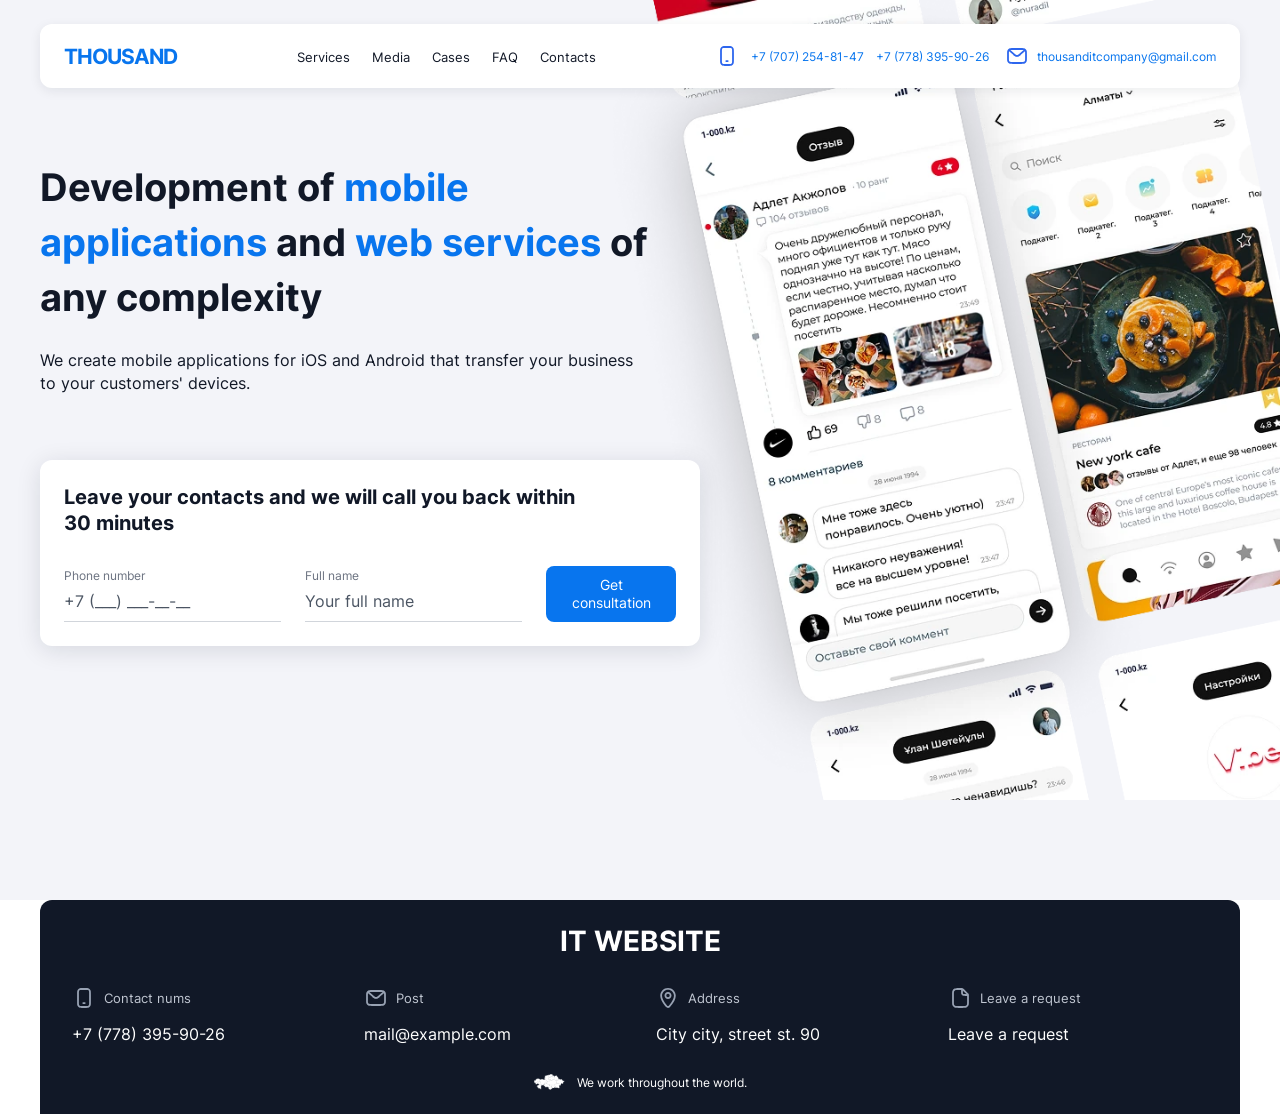
==== commit f9384adf: "lesson4" ====
--- a/index.html
+++ b/index.html
@@ -3,23 +3,21 @@
 <head>
     <meta charset="UTF-8">
     <meta name="viewport" content="width=device-width, initial-scale=1.0">
-    <title>IT Website</title>
+    <title>Lesson 4 — Mobile and Web Development</title>
     <link rel="stylesheet" href="style.css">
 </head>
 <body>
     <header class="site-header">
         <a class="site-logo" href="index.html">THOUSAND</a>
-
-        <nav class="main-navigation" aria-label="Main navigation">
+        <nav class="main-navigation">
             <ul class="navigation-list">
-                <li><a href="#services">Services</a></li>
+                <li><a href="#">Services</a></li>
                 <li><a href="#">Media</a></li>
                 <li><a href="#">Cases</a></li>
                 <li><a href="#">FAQ</a></li>
                 <li><a href="#contacts">Contacts</a></li>
             </ul>
         </nav>
-
         <div class="header-contacts">
             <div class="header-phones">
                 <img src="src/icon-phone.svg" alt="" width="24" height="24">
@@ -31,109 +29,57 @@
                 thousanditcompany@gmail.com
             </a>
         </div>
-
-        <!-- На узком экране меню открывается стандартным элементом details. -->
-        <div class="header-actions">
-            <a class="header-call" href="tel:+77072548147" aria-label="Call us">
-                <img src="src/icon-phone.svg" alt="" width="24" height="24">
-            </a>
-            <details class="mobile-menu">
-                <summary>
-                    <span class="menu-icon" aria-hidden="true"></span>
-                    <span class="visually-hidden">Navigation menu</span>
-                </summary>
-                <nav class="mobile-navigation" aria-label="Mobile navigation">
-                    <ul>
-                        <li><a href="#services">Services</a></li>
-                        <li><a href="#">Media</a></li>
-                        <li><a href="#">Cases</a></li>
-                        <li><a href="#">FAQ</a></li>
-                        <li><a href="#contacts">Contacts</a></li>
-                    </ul>
-                    <a href="tel:+77072548147">+7 (707) 254-81-47</a>
-                    <a href="mailto:thousanditcompany@gmail.com">thousanditcompany@gmail.com</a>
-                </nav>
-            </details>
-        </div>
     </header>
 
     <main class="main-content">
-        <!-- Первый экран. -->
-        <section class="hero">
-            <div class="hero-inner">
-                <div class="hero-content">
-                    <div class="hero-description">
-                        <h1>Development of <span class="accent">mobile applications</span> and <span class="accent">web services</span> of any complexity</h1>
-                        <p>We create mobile applications for iOS and Android that transfer your business to your customers' devices.</p>
-                    </div>
+        <div class="hero">
+            <section class="hero-content">
+                <div class="hero-description">
+                    <h1>Development of <span class="accent">mobile applications</span> and <span class="accent">web services</span> of any complexity</h1>
+                    <p>We create mobile applications for iOS and Android that transfer your business to your customers' devices.</p>
+                </div>
+                <div class="consultation" id="consultation">
+                    <h2>Leave your contacts and we will call you back within 30 minutes</h2>
+                    <form class="consultation-form">
+                        <div class="form-field">
+                            <label for="consultation-phone">Phone number</label>
+                            <input type="tel" id="consultation-phone" name="phone" placeholder="+7 (___) ___-__-__" autocomplete="tel">
+                        </div>
+                        <div class="form-field">
+                            <label for="consultation-name">Full name</label>
+                            <input type="text" id="consultation-name" name="fullname" placeholder="Your full name" autocomplete="name">
+                        </div>
+                        <button type="submit">Get consultation</button>
+                    </form>
+                </div>
+            </section>
+            <img class="hero-image" src="src/hero-desktop.webp" alt="Examples of mobile application screens" width="812" height="900">
+        </div>
+    </main>
 
-                    <div class="consultation" id="consultation">
-                        <h2>Leave your contacts and we will call you back within 30 minutes</h2>
-                        <form class="consultation-form">
-                            <div class="form-field">
-                                <label for="consultation-phone">Phone number</label>
-                                <input type="tel" id="consultation-phone" name="phone" placeholder="+7 (___) ___-__-__" autocomplete="tel">
-                            </div>
-                            <div class="form-field">
-                                <label for="consultation-name">Full name</label>
-                                <input type="text" id="consultation-name" name="fullname" placeholder="Your full name" autocomplete="name">
-                            </div>
-                            <button type="submit">Get consultation</button>
-                        </form>
-                    </div>
-                </div>
-            </div>
 
-            <!-- Браузер выбирает подходящую картинку по ширине окна. -->
-            <picture class="hero-visual">
-                <source media="(max-width: 575px)" srcset="src/hero-mobile.webp">
-                <source media="(max-width: 1199px)" srcset="src/hero-tablet.webp">
-                <img class="hero-image" src="src/hero-desktop.webp" alt="Examples of mobile application screens" width="812" height="900">
-            </picture>
-        </section>
-
-        <!-- Второй экран. -->
-        <section class="services" id="services">
-            <div class="services-description">
-                <h2>Full development cycle</h2>
-                <p>We use proven technologies.</p>
-                <h3>Web</h3>
-                <p class="technology-list">PHP / JavaScript / Node.js / WebSocket / Socket.io / Vue.js / Nuxt / MySQL / Laravel / Go / Django / Python</p>
-                <h3>Mobile</h3>
-                <p class="technology-list">Swift / Kotlin / Alamofire / Firebase / CoreData / Room / Realm / Coroutine / RxJava / RxSwift / Unit Test / Navigation</p>
-            </div>
-
-            <nav class="services-navigation" aria-label="Development services">
-                <ul class="services-list">
-                    <li><a href="#consultation">iOS development <span aria-hidden="true">›</span></a></li>
-                    <li><a href="#consultation">Android development <span aria-hidden="true">›</span></a></li>
-                    <li><a href="#consultation">Web development <span aria-hidden="true">›</span></a></li>
-                    <li><a href="#consultation">UI/UX design <span aria-hidden="true">›</span></a></li>
-                    <li><a href="#consultation">Testing <span aria-hidden="true">›</span></a></li>
-                    <li><a href="#consultation">Launch <span aria-hidden="true">›</span></a></li>
-                    <li><a href="#consultation">IT consulting <span aria-hidden="true">›</span></a></li>
-                </ul>
-            </nav>
-        </section>
-    </main>
 
     <footer class="site-footer" id="contacts">
         <h2>IT WEBSITE</h2>
         <div class="footer-contacts">
             <div class="footer-contact">
-                <h3><img src="src/icon-phone-gray.svg" alt="" width="24" height="24"> Contact number</h3>
+                <h3>
+<img src="src/icon-phone-gray.svg" alt="" width="24" height="24"> Contact nums</h3>
                 <a href="tel:+77783959026">+7 (778) 395-90-26</a>
             </div>
             <div class="footer-contact">
-                <h3><img src="src/icon-mail-gray.svg" alt="" width="24" height="24"> Email</h3>
+                <h3>
+<img src="src/icon-mail-gray.svg" alt="" width="24" height="24"> Post</h3>
                 <a href="mailto:mail@example.com">mail@example.com</a>
             </div>
             <div class="footer-contact">
-                <h3><img src="src/icon-place.svg" alt="" width="24" height="24"> Address</h3>
+                <h3>
+<img src="src/icon-place.svg" alt="" width="24" height="24"> Address</h3>
                 <p>City city, street st. 90</p>
             </div>
             <div class="footer-contact">
-                <h3><img src="src/icon-document.svg" alt="" width="24" height="24"> Leave a request</h3>
+                <h3>
+<img src="src/icon-document.svg" alt="" width="24" height="24"> Leave a request</h3>
                 <a href="#consultation">Leave a request</a>
             </div>
         </div>
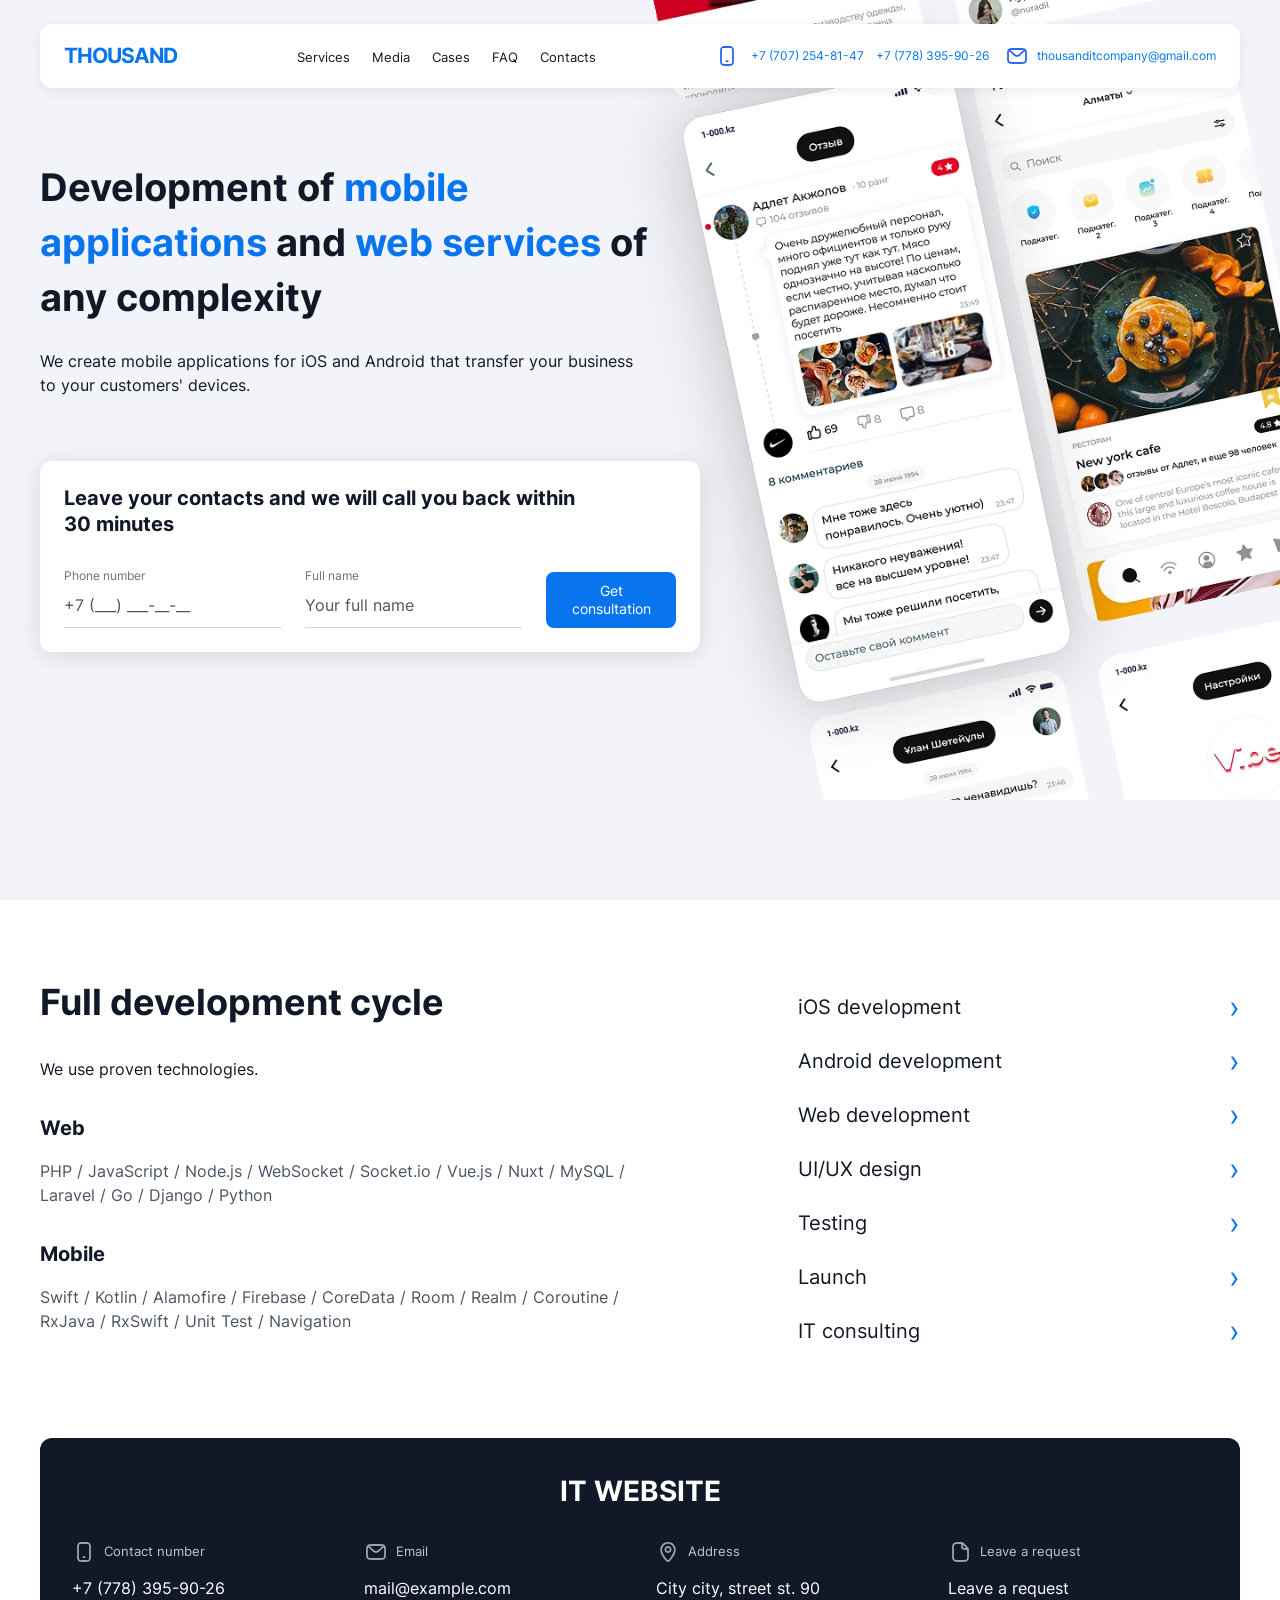
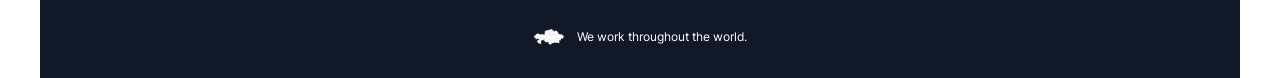
==== commit d297477e: "les5" ====
--- a/index.html
+++ b/index.html
@@ -3,21 +3,23 @@
 <head>
     <meta charset="UTF-8">
     <meta name="viewport" content="width=device-width, initial-scale=1.0">
-    <title>Lesson 4 — Mobile and Web Development</title>
+    <title>Lesson 5 — Responsive Mobile and Web Development</title>
     <link rel="stylesheet" href="style.css">
 </head>
 <body>
     <header class="site-header">
         <a class="site-logo" href="index.html">THOUSAND</a>
-        <nav class="main-navigation">
+
+        <nav class="main-navigation" aria-label="Main navigation">
             <ul class="navigation-list">
-                <li><a href="#">Services</a></li>
+                <li><a href="#services">Services</a></li>
                 <li><a href="#">Media</a></li>
                 <li><a href="#">Cases</a></li>
                 <li><a href="#">FAQ</a></li>
                 <li><a href="#contacts">Contacts</a></li>
             </ul>
         </nav>
+
         <div class="header-contacts">
             <div class="header-phones">
                 <img src="src/icon-phone.svg" alt="" width="24" height="24">
@@ -29,57 +31,109 @@
                 thousanditcompany@gmail.com
             </a>
         </div>
+
+        <!-- На узком экране меню открывается стандартным элементом details. -->
+        <div class="header-actions">
+            <a class="header-call" href="tel:+77072548147" aria-label="Call us">
+                <img src="src/icon-phone.svg" alt="" width="24" height="24">
+            </a>
+            <details class="mobile-menu">
+                <summary>
+                    <span class="menu-icon" aria-hidden="true"></span>
+                    <span class="visually-hidden">Navigation menu</span>
+                </summary>
+                <nav class="mobile-navigation" aria-label="Mobile navigation">
+                    <ul>
+                        <li><a href="#services">Services</a></li>
+                        <li><a href="#">Media</a></li>
+                        <li><a href="#">Cases</a></li>
+                        <li><a href="#">FAQ</a></li>
+                        <li><a href="#contacts">Contacts</a></li>
+                    </ul>
+                    <a href="tel:+77072548147">+7 (707) 254-81-47</a>
+                    <a href="mailto:thousanditcompany@gmail.com">thousanditcompany@gmail.com</a>
+                </nav>
+            </details>
+        </div>
     </header>
 
     <main class="main-content">
-        <div class="hero">
-            <section class="hero-content">
-                <div class="hero-description">
-                    <h1>Development of <span class="accent">mobile applications</span> and <span class="accent">web services</span> of any complexity</h1>
-                    <p>We create mobile applications for iOS and Android that transfer your business to your customers' devices.</p>
+        <!-- Первый экран. -->
+        <section class="hero">
+            <div class="hero-inner">
+                <div class="hero-content">
+                    <div class="hero-description">
+                        <h1>Development of <span class="accent">mobile applications</span> and <span class="accent">web services</span> of any complexity</h1>
+                        <p>We create mobile applications for iOS and Android that transfer your business to your customers' devices.</p>
+                    </div>
+
+                    <div class="consultation" id="consultation">
+                        <h2>Leave your contacts and we will call you back within 30 minutes</h2>
+                        <form class="consultation-form">
+                            <div class="form-field">
+                                <label for="consultation-phone">Phone number</label>
+                                <input type="tel" id="consultation-phone" name="phone" placeholder="+7 (___) ___-__-__" autocomplete="tel">
+                            </div>
+                            <div class="form-field">
+                                <label for="consultation-name">Full name</label>
+                                <input type="text" id="consultation-name" name="fullname" placeholder="Your full name" autocomplete="name">
+                            </div>
+                            <button type="submit">Get consultation</button>
+                        </form>
+                    </div>
                 </div>
-                <div class="consultation" id="consultation">
-                    <h2>Leave your contacts and we will call you back within 30 minutes</h2>
-                    <form class="consultation-form">
-                        <div class="form-field">
-                            <label for="consultation-phone">Phone number</label>
-                            <input type="tel" id="consultation-phone" name="phone" placeholder="+7 (___) ___-__-__" autocomplete="tel">
-                        </div>
-                        <div class="form-field">
-                            <label for="consultation-name">Full name</label>
-                            <input type="text" id="consultation-name" name="fullname" placeholder="Your full name" autocomplete="name">
-                        </div>
-                        <button type="submit">Get consultation</button>
-                    </form>
-                </div>
-            </section>
-            <img class="hero-image" src="src/hero-desktop.webp" alt="Examples of mobile application screens" width="812" height="900">
-        </div>
+            </div>
+
+            <!-- Браузер выбирает подходящую картинку по ширине окна. -->
+            <picture class="hero-visual">
+                <source media="(max-width: 575px)" srcset="src/hero-mobile.webp">
+                <source media="(max-width: 1199px)" srcset="src/hero-tablet.webp">
+                <img class="hero-image" src="src/hero-desktop.webp" alt="Examples of mobile application screens" width="812" height="900">
+            </picture>
+        </section>
+
+        <!-- Второй экран. -->
+        <section class="services" id="services">
+            <div class="services-description">
+                <h2>Full development cycle</h2>
+                <p>We use proven technologies.</p>
+                <h3>Web</h3>
+                <p class="technology-list">PHP / JavaScript / Node.js / WebSocket / Socket.io / Vue.js / Nuxt / MySQL / Laravel / Go / Django / Python</p>
+                <h3>Mobile</h3>
+                <p class="technology-list">Swift / Kotlin / Alamofire / Firebase / CoreData / Room / Realm / Coroutine / RxJava / RxSwift / Unit Test / Navigation</p>
+            </div>
+
+            <nav class="services-navigation" aria-label="Development services">
+                <ul class="services-list">
+                    <li><a href="#consultation">iOS development <span aria-hidden="true">›</span></a></li>
+                    <li><a href="#consultation">Android development <span aria-hidden="true">›</span></a></li>
+                    <li><a href="#consultation">Web development <span aria-hidden="true">›</span></a></li>
+                    <li><a href="#consultation">UI/UX design <span aria-hidden="true">›</span></a></li>
+                    <li><a href="#consultation">Testing <span aria-hidden="true">›</span></a></li>
+                    <li><a href="#consultation">Launch <span aria-hidden="true">›</span></a></li>
+                    <li><a href="#consultation">IT consulting <span aria-hidden="true">›</span></a></li>
+                </ul>
+            </nav>
+        </section>
     </main>
-
-
 
     <footer class="site-footer" id="contacts">
         <h2>IT WEBSITE</h2>
         <div class="footer-contacts">
             <div class="footer-contact">
-                <h3>
-<img src="src/icon-phone-gray.svg" alt="" width="24" height="24"> Contact nums</h3>
+                <h3><img src="src/icon-phone-gray.svg" alt="" width="24" height="24"> Contact number</h3>
                 <a href="tel:+77783959026">+7 (778) 395-90-26</a>
             </div>
             <div class="footer-contact">
-                <h3>
-<img src="src/icon-mail-gray.svg" alt="" width="24" height="24"> Post</h3>
+                <h3><img src="src/icon-mail-gray.svg" alt="" width="24" height="24"> Email</h3>
                 <a href="mailto:mail@example.com">mail@example.com</a>
             </div>
             <div class="footer-contact">
-                <h3>
-<img src="src/icon-place.svg" alt="" width="24" height="24"> Address</h3>
+                <h3><img src="src/icon-place.svg" alt="" width="24" height="24"> Address</h3>
                 <p>City city, street st. 90</p>
             </div>
             <div class="footer-contact">
-                <h3>
-<img src="src/icon-document.svg" alt="" width="24" height="24"> Leave a request</h3>
+                <h3><img src="src/icon-document.svg" alt="" width="24" height="24"> Leave a request</h3>
                 <a href="#consultation">Leave a request</a>
             </div>
         </div>
--- a/style.css
+++ b/style.css
@@ -19,16 +19,17 @@
 }
 
 html {
-    scroll-padding-top: 110px;
+    scroll-padding-top: 112px;
 }
 
 body {
     margin: 0;
-    min-width: 1200px;
     min-height: 100vh;
     display: flex;
     flex-direction: column;
     font-family: "Inter", Arial, sans-serif;
+    font-size: 16px;
+    line-height: 1.5;
     color: #111827;
 }
 
@@ -36,12 +37,17 @@
     flex: 1;
 }
 
+a {
+    color: inherit;
+}
+
+/* Десктоп: от 1200 px. */
 .site-header {
     position: fixed;
     top: 24px;
     left: 50%;
+    z-index: 100;
     transform: translateX(-50%);
-    z-index: 100;
     width: calc(100% - 80px);
     max-width: 1200px;
     min-height: 64px;
@@ -74,19 +80,25 @@
 
 .navigation-list a {
     font-size: 13px;
-    color: #111827;
     text-decoration: none;
 }
 
+.header-contacts,
+.header-phones,
+.header-contacts a {
+    display: flex;
+    align-items: center;
+}
+
 .header-contacts {
-    display: flex;
-    align-items: center;
     gap: 16px;
 }
 
+.header-phones {
+    gap: 12px;
+}
+
 .header-contacts a {
-    display: inline-flex;
-    align-items: center;
     gap: 8px;
     font-size: 12px;
     white-space: nowrap;
@@ -94,31 +106,44 @@
     text-decoration: none;
 }
 
-.header-phones {
-    display: flex;
-    align-items: center;
-    gap: 12px;
-}
-
 .header-contacts img {
     flex-shrink: 0;
 }
 
+.header-actions {
+    display: none;
+}
+
+.visually-hidden {
+    position: absolute;
+    width: 1px;
+    height: 1px;
+    overflow: hidden;
+    clip-path: inset(50%);
+    white-space: nowrap;
+}
+
 .hero {
     position: relative;
-    display: grid;
-    grid-template-columns: minmax(0, 660px) minmax(0, 1fr);
+    width: 100%;
+    max-width: 1440px;
     min-height: 900px;
-    padding-left: max(40px, calc((100% - 1200px) / 2));
-    overflow: hidden;
+    margin: 0 auto;
+    overflow: clip;
     background-color: #f3f4f9;
 }
 
-.hero-content {
+.hero-inner {
     position: relative;
     z-index: 1;
-    padding-top: 160px;
-    padding-bottom: 80px;
+    width: calc(100% - 80px);
+    max-width: 1200px;
+    margin: 0 auto;
+    padding: 160px 0 80px;
+}
+
+.hero-content {
+    max-width: 660px;
 }
 
 .hero-description h1 {
@@ -135,16 +160,19 @@
 .hero-description p {
     max-width: 610px;
     margin: 24px 0 0;
-    font-size: 16px;
-    line-height: 1.45;
-}
-
-.hero-image {
+}
+
+.hero-visual {
     position: absolute;
     top: 0;
     right: 0;
     display: block;
     width: min(812px, 56.4%);
+}
+
+.hero-image {
+    display: block;
+    width: 100%;
     height: auto;
 }
 
@@ -171,6 +199,7 @@
 }
 
 .form-field {
+    min-width: 0;
     display: flex;
     flex-direction: column;
     gap: 8px;
@@ -187,9 +216,10 @@
     padding: 0 0 10px;
     border: 0;
     border-bottom: 1px solid #d1d5db;
-    font-family: inherit;
-    font-size: 16px;
+    border-radius: 0;
+    font: inherit;
     color: #111827;
+    background-color: #ffffff;
 }
 
 .form-field input::placeholder {
@@ -209,12 +239,66 @@
     cursor: pointer;
 }
 
+.services {
+    width: calc(100% - 80px);
+    max-width: 1200px;
+    margin: 0 auto;
+    padding: 80px 0;
+    display: grid;
+    grid-template-columns: minmax(0, 1.3fr) minmax(260px, 0.9fr);
+    align-items: start;
+    gap: 120px;
+}
+
+.services-description h2 {
+    margin: 0 0 32px;
+    font-size: 36px;
+    line-height: 1.25;
+}
+
+.services-description h3 {
+    margin: 32px 0 16px;
+    font-size: 20px;
+}
+
+.services-description p {
+    margin: 0;
+}
+
+.technology-list {
+    overflow-wrap: anywhere;
+    color: #4b5563;
+}
+
+.services-list {
+    margin: 0;
+    padding: 0;
+    list-style: none;
+}
+
+.services-list a {
+    display: flex;
+    align-items: center;
+    justify-content: space-between;
+    gap: 16px;
+    padding: 12px 0;
+    font-size: 20px;
+    text-decoration: none;
+}
+
+.services-list span {
+    flex-shrink: 0;
+    font-size: 30px;
+    line-height: 1;
+    color: #0875ee;
+}
+
 .site-footer {
     flex-shrink: 0;
     width: calc(100% - 80px);
     max-width: 1200px;
     margin: 0 auto;
-    padding: 24px 32px;
+    padding: 32px;
     color: #ffffff;
     background-color: #111827;
     border-radius: 12px 12px 0 0;
@@ -232,11 +316,15 @@
     gap: 32px;
 }
 
+.footer-contact {
+    min-width: 0;
+}
+
 .footer-contact h3 {
+    margin: 0 0 12px;
     display: flex;
     align-items: center;
     gap: 8px;
-    margin: 0 0 12px;
     font-size: 13px;
     font-weight: 400;
     color: #c1c7d2;
@@ -246,24 +334,326 @@
 .footer-contact p {
     margin: 0;
     font-size: 16px;
-    line-height: 1.5;
-    color: #ffffff;
+    overflow-wrap: anywhere;
     text-decoration: none;
 }
 
-.site-footer > p {
+.footer-contact img,
+.footer-world img {
+    flex-shrink: 0;
+}
+
+.footer-world {
     margin: 28px 0 0;
-    font-size: 12px;
-    text-align: center;
-}
-
-.footer-contact h3 img {
-    flex-shrink: 0;
-}
-
-.footer-world {
     display: flex;
     align-items: center;
     justify-content: center;
     gap: 12px;
-}
+    font-size: 12px;
+    text-align: center;
+}
+
+/* Брейкпоинт 1: меньше 1200 px. */
+@media (max-width: 1199px) {
+    html {
+        scroll-padding-top: 152px;
+    }
+
+    .site-header {
+        width: calc(100% - 64px);
+        flex-wrap: wrap;
+        row-gap: 12px;
+    }
+
+    .header-contacts {
+        flex-basis: 100%;
+        justify-content: flex-end;
+    }
+
+    .hero {
+        min-height: 800px;
+    }
+
+    .hero-inner {
+        width: calc(100% - 64px);
+        padding: 184px 0 64px;
+    }
+
+    .hero-content {
+        max-width: 560px;
+    }
+
+    .hero-description h1 {
+        font-size: 34px;
+    }
+
+    .hero-visual {
+        top: 128px;
+        width: 52%;
+    }
+
+    .consultation {
+        margin-top: 48px;
+    }
+
+    .consultation-form {
+        grid-template-columns: repeat(2, minmax(0, 1fr));
+    }
+
+    .consultation-form button {
+        grid-column: 1 / -1;
+        justify-self: start;
+        width: 160px;
+    }
+
+    .services {
+        width: calc(100% - 64px);
+        gap: 64px;
+    }
+
+    .services-description h2 {
+        font-size: 32px;
+    }
+
+    .services-list a {
+        font-size: 18px;
+    }
+
+    .site-footer {
+        width: calc(100% - 64px);
+    }
+
+    .footer-contacts {
+        gap: 24px;
+    }
+
+    .footer-contact a,
+    .footer-contact p {
+        font-size: 14px;
+    }
+}
+
+/* Брейкпоинт 2: меньше 992 px. */
+@media (max-width: 991px) {
+    html {
+        scroll-padding-top: 104px;
+    }
+
+    .site-header {
+        top: 16px;
+        width: calc(100% - 48px);
+        min-height: 64px;
+        flex-wrap: nowrap;
+    }
+
+    .main-navigation,
+    .header-contacts {
+        display: none;
+    }
+
+    .header-actions {
+        display: flex;
+        align-items: center;
+        gap: 20px;
+    }
+
+    .header-call {
+        display: flex;
+        align-items: center;
+        justify-content: center;
+        width: 40px;
+        height: 40px;
+    }
+
+    .mobile-menu summary {
+        width: 40px;
+        height: 40px;
+        display: flex;
+        align-items: center;
+        justify-content: center;
+        list-style: none;
+        cursor: pointer;
+    }
+
+    .mobile-menu summary::-webkit-details-marker {
+        display: none;
+    }
+
+    .menu-icon {
+        width: 22px;
+        height: 2px;
+        background-color: #111827;
+        box-shadow: 0 -7px #111827, 0 7px #111827;
+    }
+
+    .mobile-navigation {
+        position: absolute;
+        top: calc(100% + 12px);
+        right: 0;
+        width: min(360px, 100%);
+        padding: 24px;
+        border-radius: 12px;
+        background-color: #ffffff;
+        box-shadow: 0 4px 24px rgba(17, 24, 39, 0.16);
+    }
+
+    .mobile-navigation ul {
+        margin: 0 0 16px;
+        padding: 0;
+        list-style: none;
+    }
+
+    .mobile-navigation a {
+        display: block;
+        padding: 10px 0;
+        overflow-wrap: anywhere;
+        text-decoration: none;
+    }
+
+    .mobile-navigation > a {
+        font-size: 13px;
+        color: #0875ee;
+    }
+
+    .hero {
+        min-height: 0;
+    }
+
+    .hero-inner {
+        width: calc(100% - 48px);
+        padding: 128px 0 48px;
+    }
+
+    .hero-content {
+        max-width: none;
+    }
+
+    .hero-description h1 {
+        max-width: 640px;
+    }
+
+    .hero-visual {
+        position: static;
+        width: min(100%, 398px);
+        margin: 0 auto;
+    }
+
+    .consultation-form {
+        grid-template-columns: minmax(0, 1fr) minmax(0, 1fr) 140px;
+    }
+
+    .consultation-form button {
+        grid-column: auto;
+        justify-self: stretch;
+        width: auto;
+    }
+
+    .services {
+        width: calc(100% - 48px);
+        padding: 64px 0;
+        grid-template-columns: minmax(0, 1fr);
+        gap: 32px;
+    }
+
+    .footer-contacts {
+        grid-template-columns: repeat(2, minmax(0, 1fr));
+        gap: 32px;
+    }
+
+    .site-footer {
+        width: calc(100% - 48px);
+    }
+}
+
+/* Брейкпоинт 3: меньше 576 px. */
+@media (max-width: 575px) {
+    .site-header {
+        width: calc(100% - 32px);
+        padding: 12px 16px;
+        gap: 12px;
+    }
+
+    .site-logo {
+        font-size: 20px;
+    }
+
+    .header-actions {
+        gap: 8px;
+    }
+
+    .hero-inner {
+        width: calc(100% - 32px);
+        padding: 112px 0 24px;
+    }
+
+    .hero-description h1 {
+        font-size: 28px;
+        line-height: 1.35;
+    }
+
+    .hero-description p {
+        margin-top: 20px;
+        font-size: 14px;
+    }
+
+    .hero-visual {
+        width: min(100%, 410px);
+    }
+
+    .consultation {
+        margin-top: 32px;
+        padding: 20px;
+    }
+
+    .consultation h2 {
+        margin-bottom: 24px;
+        font-size: 18px;
+    }
+
+    .consultation-form {
+        grid-template-columns: minmax(0, 1fr);
+        gap: 20px;
+    }
+
+    .consultation-form button {
+        width: 100%;
+    }
+
+    .services {
+        width: calc(100% - 32px);
+        padding: 48px 0;
+    }
+
+    .services-description h2 {
+        margin-bottom: 24px;
+        font-size: 28px;
+    }
+
+    .services-description h3 {
+        margin-top: 24px;
+        font-size: 18px;
+    }
+
+    .services-description p {
+        font-size: 14px;
+    }
+
+    .site-footer {
+        width: calc(100% - 32px);
+        padding: 24px;
+    }
+
+    .site-footer h2 {
+        font-size: 24px;
+    }
+
+    .footer-contacts {
+        grid-template-columns: minmax(0, 1fr);
+        gap: 24px;
+    }
+
+    .footer-world {
+        align-items: flex-start;
+        font-size: 11px;
+    }
+}
